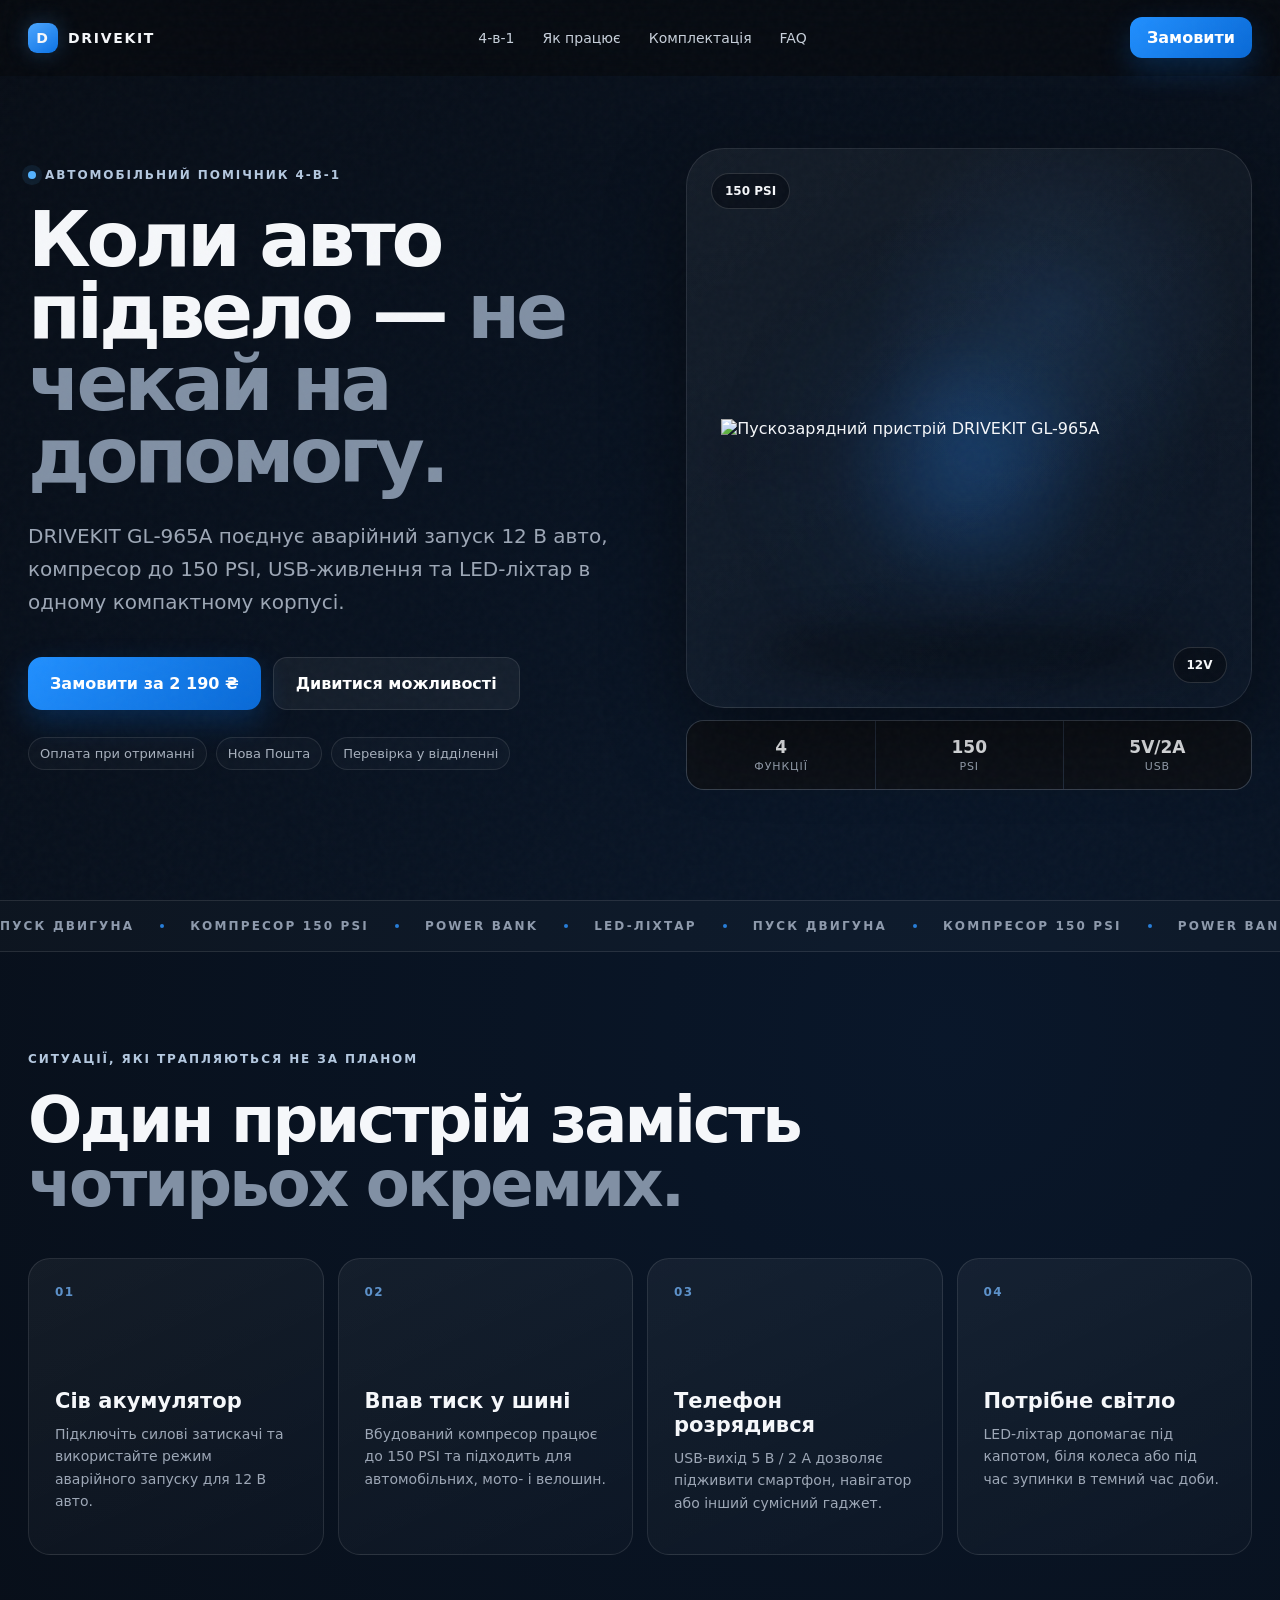
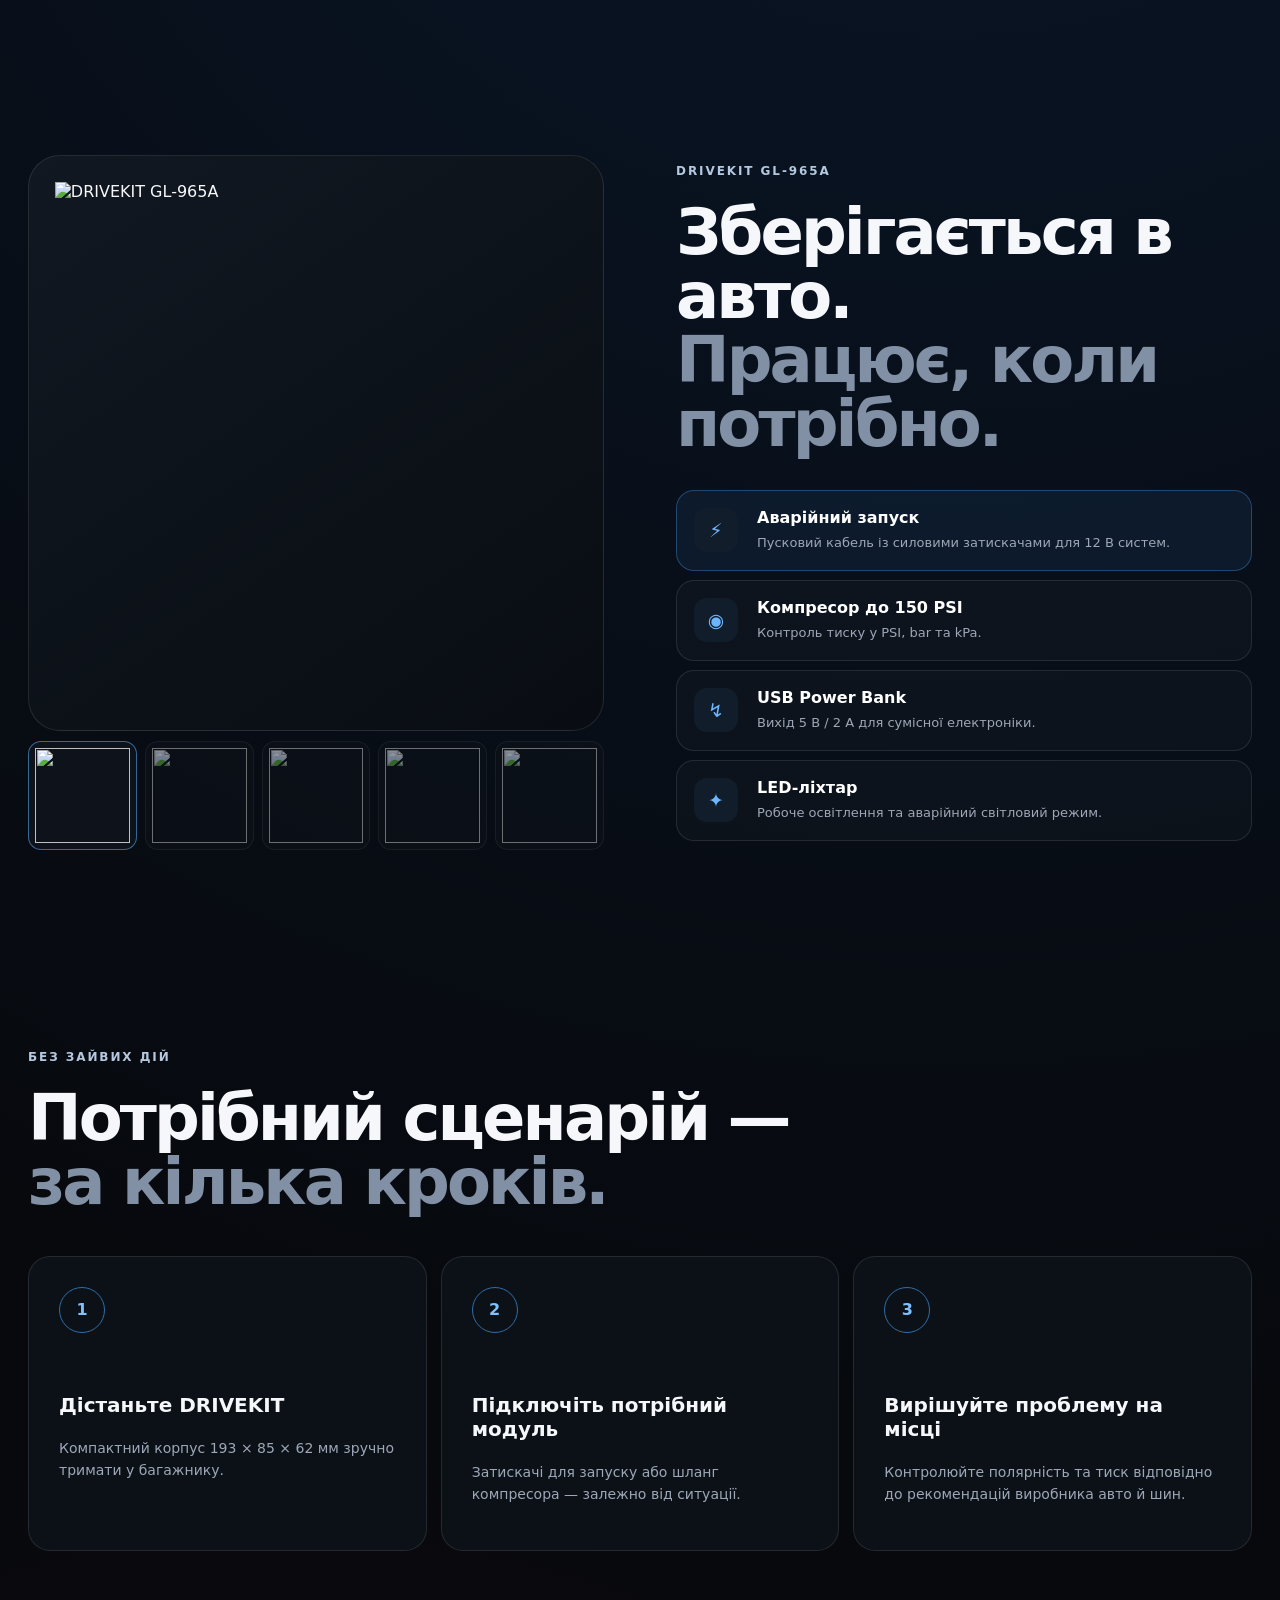
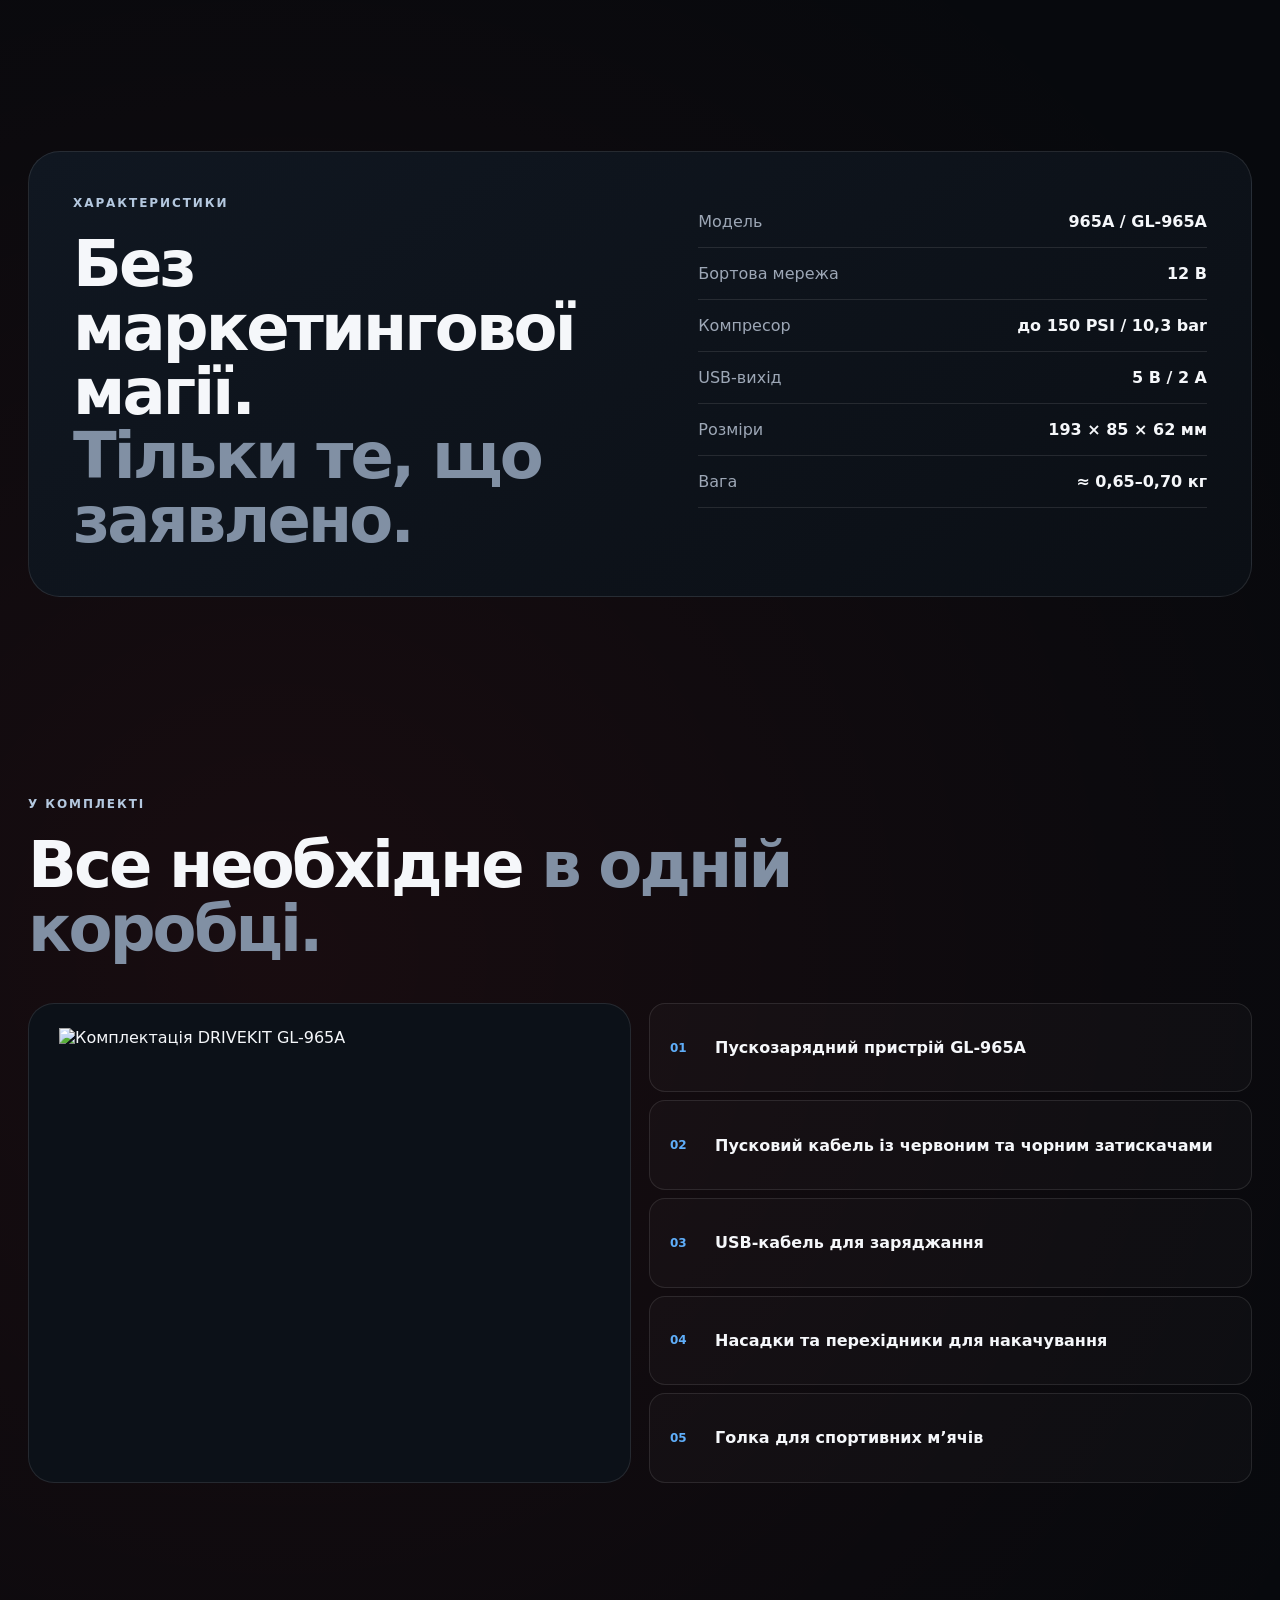
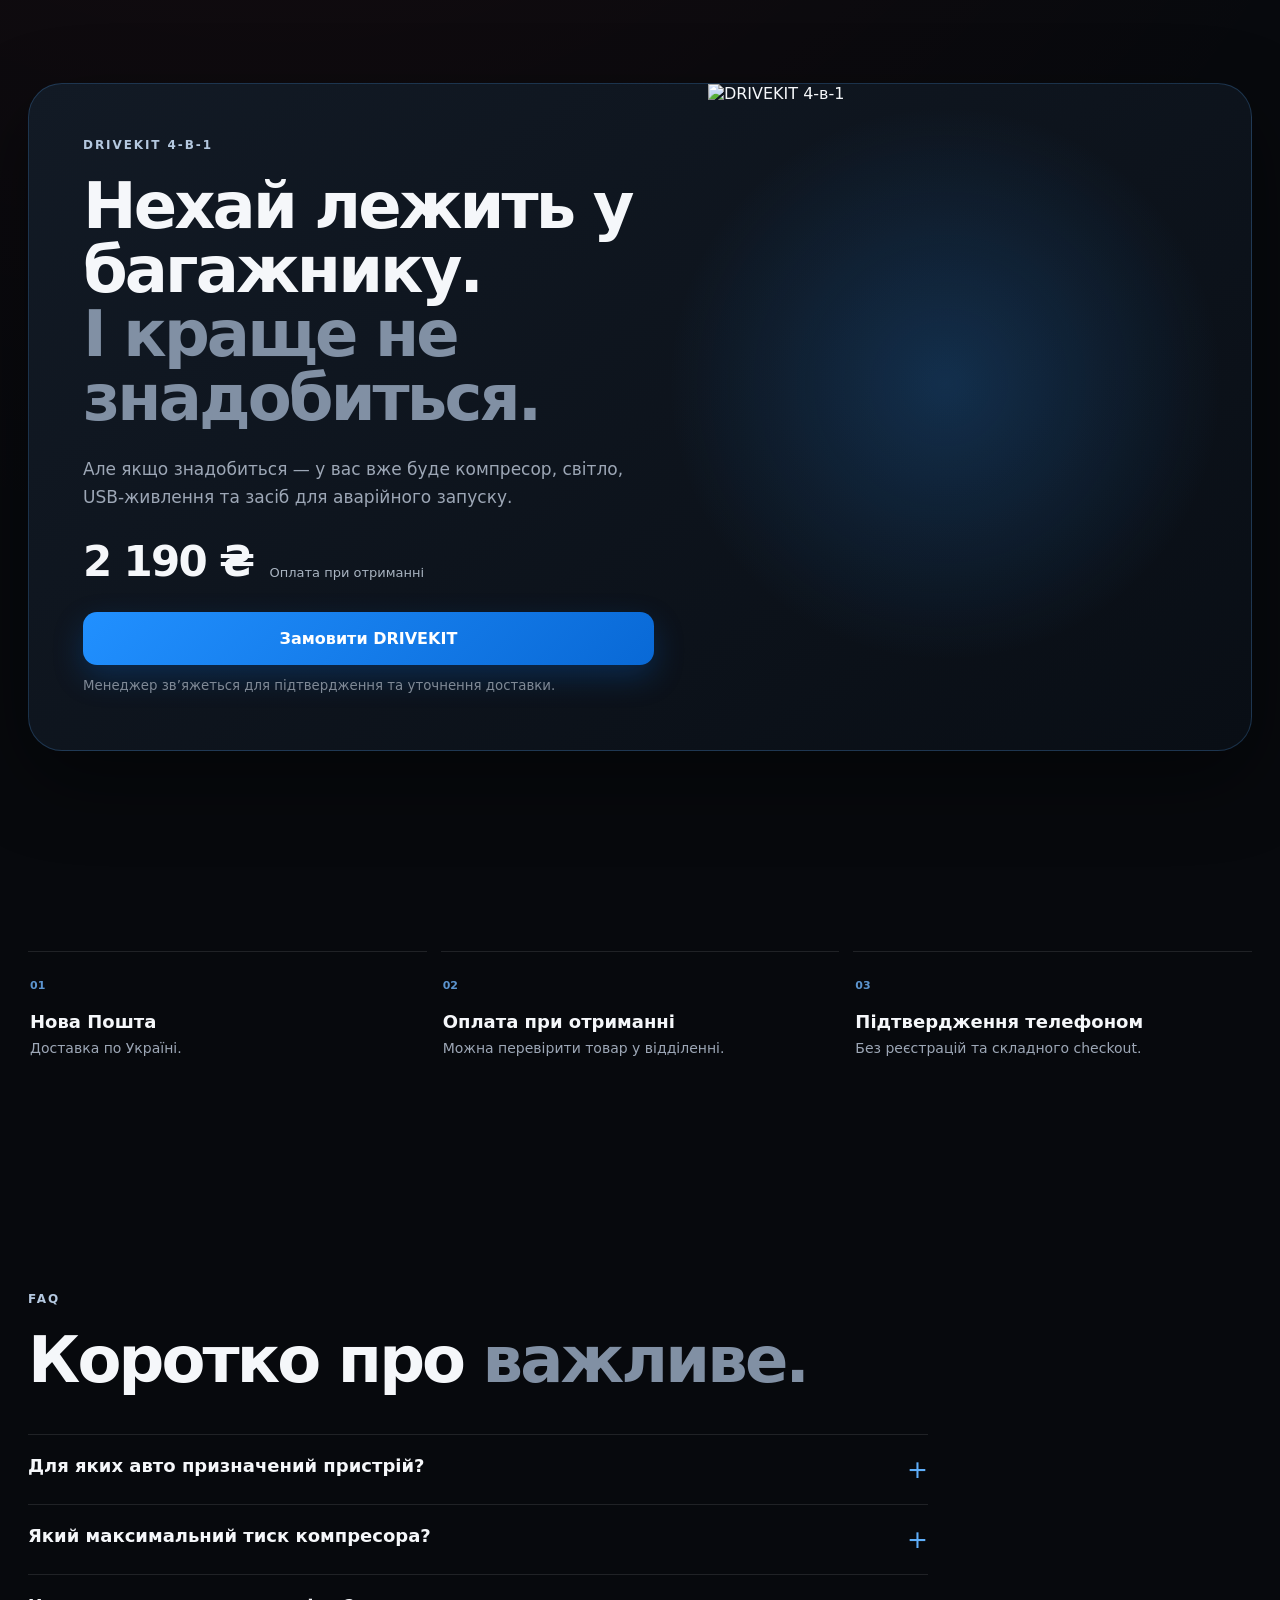
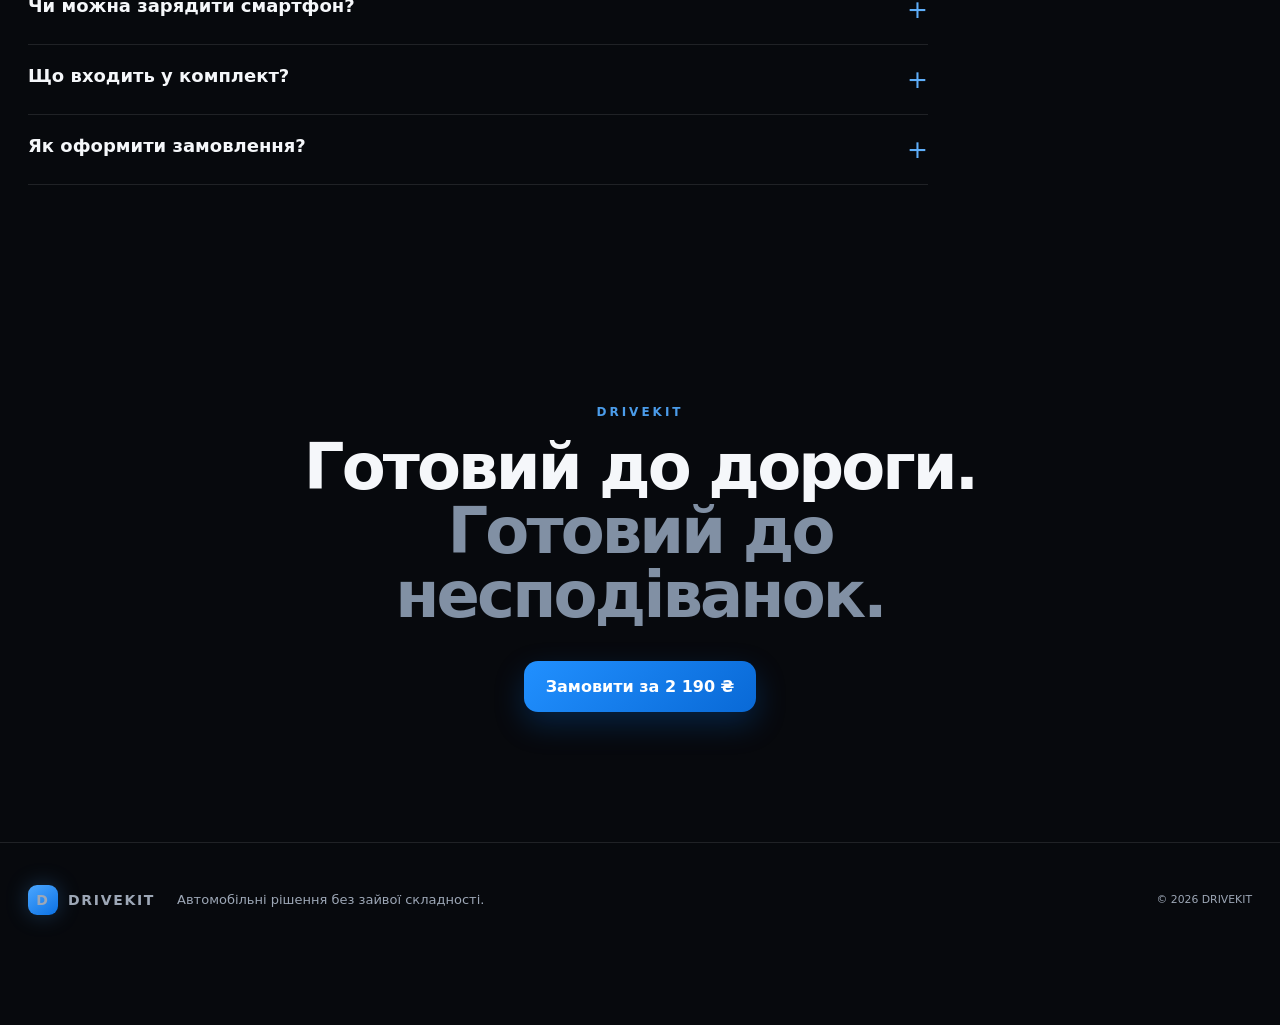
==== index.html @ f176280f "Add DRIVEKIT landing page and Telegram order endpoint" ====
<!doctype html>
<html lang="uk">
<head>
  <meta charset="utf-8" />
  <meta name="viewport" content="width=device-width, initial-scale=1" />
  <meta name="theme-color" content="#07090d" />
  <meta name="description" content="DRIVEKIT 4-в-1: пускозарядний пристрій, компресор 150 PSI, USB Power Bank та LED-ліхтар." />
  <title>DRIVEKIT 4-в-1 — готовий до дороги</title>
  <link rel="preconnect" href="https://drops.in.ua" crossorigin />
  <link rel="stylesheet" href="./styles.css" />
</head>
<body>
  <div class="noise"></div>

  <header class="topbar" id="top">
    <a class="brand" href="#top" aria-label="DRIVEKIT">
      <span class="brand-mark">D</span>
      <span>DRIVEKIT</span>
    </a>

    <nav class="desktop-nav" aria-label="Головна навігація">
      <a href="#features">4-в-1</a>
      <a href="#how">Як працює</a>
      <a href="#kit">Комплектація</a>
      <a href="#faq">FAQ</a>
    </nav>

    <button class="btn btn-small js-order">Замовити</button>
  </header>

  <main>
    <section class="hero section">
      <div class="hero-copy reveal">
        <div class="eyebrow"><span class="pulse"></span> Автомобільний помічник 4-в-1</div>
        <h1>Коли авто підвело — <span>не чекай на допомогу.</span></h1>
        <p class="lead">
          DRIVEKIT GL-965A поєднує аварійний запуск 12 В авто, компресор до 150 PSI,
          USB-живлення та LED-ліхтар в одному компактному корпусі.
        </p>

        <div class="hero-actions">
          <button class="btn js-order">Замовити за 2 190 ₴</button>
          <a class="btn btn-ghost" href="#features">Дивитися можливості</a>
        </div>

        <div class="trust-inline">
          <span>Оплата при отриманні</span>
          <span>Нова Пошта</span>
          <span>Перевірка у відділенні</span>
        </div>
      </div>

      <div class="hero-product reveal delay-1">
        <div class="hero-glow"></div>
        <div class="product-stage js-parallax">
          <div class="badge badge-top">150 PSI</div>
          <div class="badge badge-right">12V</div>
          <img
            class="hero-img"
            src="https://drops.in.ua/img/p/132259953/0.webp"
            data-fallback="https://drops.in.ua/img/p/132259953/1.webp"
            referrerpolicy="no-referrer"
            alt="Пускозарядний пристрій DRIVEKIT GL-965A"
          />
        </div>

        <div class="mini-stats">
          <div><strong>4</strong><span>функції</span></div>
          <div><strong>150</strong><span>PSI</span></div>
          <div><strong>5V/2A</strong><span>USB</span></div>
        </div>
      </div>
    </section>

    <section class="ticker" aria-label="Переваги">
      <div class="ticker-track">
        <span>ПУСК ДВИГУНА</span><i></i>
        <span>КОМПРЕСОР 150 PSI</span><i></i>
        <span>POWER BANK</span><i></i>
        <span>LED-ЛІХТАР</span><i></i>
        <span>ПУСК ДВИГУНА</span><i></i>
        <span>КОМПРЕСОР 150 PSI</span><i></i>
        <span>POWER BANK</span><i></i>
        <span>LED-ЛІХТАР</span>
      </div>
    </section>

    <section class="section pain-section">
      <div class="section-head reveal">
        <div class="eyebrow">Ситуації, які трапляються не за планом</div>
        <h2>Один пристрій замість <span>чотирьох окремих.</span></h2>
      </div>

      <div class="pain-grid">
        <article class="pain-card reveal">
          <div class="pain-num">01</div>
          <h3>Сів акумулятор</h3>
          <p>Підключіть силові затискачі та використайте режим аварійного запуску для 12 В авто.</p>
        </article>
        <article class="pain-card reveal delay-1">
          <div class="pain-num">02</div>
          <h3>Впав тиск у шині</h3>
          <p>Вбудований компресор працює до 150 PSI та підходить для автомобільних, мото- і велошин.</p>
        </article>
        <article class="pain-card reveal delay-2">
          <div class="pain-num">03</div>
          <h3>Телефон розрядився</h3>
          <p>USB-вихід 5 В / 2 А дозволяє підживити смартфон, навігатор або інший сумісний гаджет.</p>
        </article>
        <article class="pain-card reveal delay-3">
          <div class="pain-num">04</div>
          <h3>Потрібне світло</h3>
          <p>LED-ліхтар допомагає під капотом, біля колеса або під час зупинки в темний час доби.</p>
        </article>
      </div>
    </section>

    <section class="feature-stage section" id="features">
      <div class="feature-visual reveal">
        <div class="image-frame">
          <img
            id="featureImage"
            src="https://drops.in.ua/img/p/132259953/1.webp"
            referrerpolicy="no-referrer"
            alt="DRIVEKIT GL-965A"
          />
        </div>
        <div class="gallery-thumbs">
          <button class="thumb active" data-img="https://drops.in.ua/img/p/132259953/1.webp" aria-label="Фото 1"><img src="https://drops.in.ua/img/p/132259953/1.webp" referrerpolicy="no-referrer" alt=""></button>
          <button class="thumb" data-img="https://drops.in.ua/img/p/132259953/2.webp" aria-label="Фото 2"><img src="https://drops.in.ua/img/p/132259953/2.webp" referrerpolicy="no-referrer" alt=""></button>
          <button class="thumb" data-img="https://drops.in.ua/img/p/132259953/3.webp" aria-label="Фото 3"><img src="https://drops.in.ua/img/p/132259953/3.webp" referrerpolicy="no-referrer" alt=""></button>
          <button class="thumb" data-img="https://drops.in.ua/img/p/132259953/4.webp" aria-label="Фото 4"><img src="https://drops.in.ua/img/p/132259953/4.webp" referrerpolicy="no-referrer" alt=""></button>
          <button class="thumb" data-img="https://drops.in.ua/img/p/132259953/5.webp" aria-label="Фото 5"><img src="https://drops.in.ua/img/p/132259953/5.webp" referrerpolicy="no-referrer" alt=""></button>
        </div>
      </div>

      <div class="feature-copy">
        <div class="eyebrow reveal">DRIVEKIT GL-965A</div>
        <h2 class="reveal">Зберігається в авто.<br><span>Працює, коли потрібно.</span></h2>

        <div class="feature-list">
          <button class="feature-row active reveal" data-img="https://drops.in.ua/img/p/132259953/1.webp">
            <span class="feature-icon">⚡</span>
            <span><strong>Аварійний запуск</strong><small>Пусковий кабель із силовими затискачами для 12 В систем.</small></span>
          </button>
          <button class="feature-row reveal delay-1" data-img="https://drops.in.ua/img/p/132259953/2.webp">
            <span class="feature-icon">◉</span>
            <span><strong>Компресор до 150 PSI</strong><small>Контроль тиску у PSI, bar та kPa.</small></span>
          </button>
          <button class="feature-row reveal delay-2" data-img="https://drops.in.ua/img/p/132259953/3.webp">
            <span class="feature-icon">↯</span>
            <span><strong>USB Power Bank</strong><small>Вихід 5 В / 2 А для сумісної електроніки.</small></span>
          </button>
          <button class="feature-row reveal delay-3" data-img="https://drops.in.ua/img/p/132259953/4.webp">
            <span class="feature-icon">✦</span>
            <span><strong>LED-ліхтар</strong><small>Робоче освітлення та аварійний світловий режим.</small></span>
          </button>
        </div>
      </div>
    </section>

    <section class="how section" id="how">
      <div class="section-head reveal">
        <div class="eyebrow">Без зайвих дій</div>
        <h2>Потрібний сценарій — <span>за кілька кроків.</span></h2>
      </div>

      <div class="steps">
        <article class="step reveal">
          <span>1</span><h3>Дістаньте DRIVEKIT</h3>
          <p>Компактний корпус 193 × 85 × 62 мм зручно тримати у багажнику.</p>
        </article>
        <article class="step reveal delay-1">
          <span>2</span><h3>Підключіть потрібний модуль</h3>
          <p>Затискачі для запуску або шланг компресора — залежно від ситуації.</p>
        </article>
        <article class="step reveal delay-2">
          <span>3</span><h3>Вирішуйте проблему на місці</h3>
          <p>Контролюйте полярність та тиск відповідно до рекомендацій виробника авто й шин.</p>
        </article>
      </div>
    </section>

    <section class="specs section">
      <div class="spec-card reveal">
        <div>
          <div class="eyebrow">Характеристики</div>
          <h2>Без маркетингової магії.<br><span>Тільки те, що заявлено.</span></h2>
        </div>
        <dl>
          <div><dt>Модель</dt><dd>965A / GL-965A</dd></div>
          <div><dt>Бортова мережа</dt><dd>12 В</dd></div>
          <div><dt>Компресор</dt><dd>до 150 PSI / 10,3 bar</dd></div>
          <div><dt>USB-вихід</dt><dd>5 В / 2 А</dd></div>
          <div><dt>Розміри</dt><dd>193 × 85 × 62 мм</dd></div>
          <div><dt>Вага</dt><dd>≈ 0,65–0,70 кг</dd></div>
        </dl>
      </div>
    </section>

    <section class="kit section" id="kit">
      <div class="section-head reveal">
        <div class="eyebrow">У комплекті</div>
        <h2>Все необхідне <span>в одній коробці.</span></h2>
      </div>
      <div class="kit-wrap reveal">
        <div class="kit-image">
          <img src="https://drops.in.ua/img/p/132259953/5.webp" referrerpolicy="no-referrer" alt="Комплектація DRIVEKIT GL-965A">
        </div>
        <div class="kit-list">
          <div><b>01</b><span>Пускозарядний пристрій GL-965A</span></div>
          <div><b>02</b><span>Пусковий кабель із червоним та чорним затискачами</span></div>
          <div><b>03</b><span>USB-кабель для заряджання</span></div>
          <div><b>04</b><span>Насадки та перехідники для накачування</span></div>
          <div><b>05</b><span>Голка для спортивних м’ячів</span></div>
        </div>
      </div>
    </section>

    <section class="offer section">
      <div class="offer-card reveal">
        <div class="offer-copy">
          <div class="eyebrow">DRIVEKIT 4-в-1</div>
          <h2>Нехай лежить у багажнику.<br><span>І краще не знадобиться.</span></h2>
          <p>Але якщо знадобиться — у вас вже буде компресор, світло, USB-живлення та засіб для аварійного запуску.</p>

          <div class="price-line">
            <strong>2 190 ₴</strong>
            <span>Оплата при отриманні</span>
          </div>

          <button class="btn btn-wide js-order">Замовити DRIVEKIT</button>
          <small>Менеджер зв’яжеться для підтвердження та уточнення доставки.</small>
        </div>
        <div class="offer-image">
          <img src="https://drops.in.ua/img/p/132259953/0.webp" referrerpolicy="no-referrer" alt="DRIVEKIT 4-в-1">
        </div>
      </div>
    </section>

    <section class="delivery section">
      <div class="delivery-grid reveal">
        <div><span>01</span><strong>Нова Пошта</strong><p>Доставка по Україні.</p></div>
        <div><span>02</span><strong>Оплата при отриманні</strong><p>Можна перевірити товар у відділенні.</p></div>
        <div><span>03</span><strong>Підтвердження телефоном</strong><p>Без реєстрацій та складного checkout.</p></div>
      </div>
    </section>

    <section class="faq section" id="faq">
      <div class="section-head reveal">
        <div class="eyebrow">FAQ</div>
        <h2>Коротко про <span>важливе.</span></h2>
      </div>

      <div class="faq-list reveal">
        <details>
          <summary>Для яких авто призначений пристрій?</summary>
          <p>Постачальник вказує використання з автомобілями, що мають бортову мережу 12 В. Перед запуском важливо перевірити заряд пристрою та дотримуватися правильної полярності.</p>
        </details>
        <details>
          <summary>Який максимальний тиск компресора?</summary>
          <p>До 150 PSI / 10,3 bar. Під час накачування орієнтуйтеся на рекомендований тиск саме для ваших шин.</p>
        </details>
        <details>
          <summary>Чи можна зарядити смартфон?</summary>
          <p>Так, передбачений USB-вихід 5 В / 2 А для сумісних пристроїв.</p>
        </details>
        <details>
          <summary>Що входить у комплект?</summary>
          <p>GL-965A, пусковий кабель із затискачами, USB-кабель, насадки та перехідники для накачування, голка для спортивних м’ячів та упаковка.</p>
        </details>
        <details>
          <summary>Як оформити замовлення?</summary>
          <p>Натисніть «Замовити», залиште ім’я та номер телефону. Менеджер зв’яжеться для підтвердження й уточнення доставки.</p>
        </details>
      </div>
    </section>

    <section class="final-cta section reveal">
      <p>DRIVEKIT</p>
      <h2>Готовий до дороги.<br><span>Готовий до несподіванок.</span></h2>
      <button class="btn js-order">Замовити за 2 190 ₴</button>
    </section>
  </main>

  <footer>
    <a class="brand" href="#top"><span class="brand-mark">D</span><span>DRIVEKIT</span></a>
    <p>Автомобільні рішення без зайвої складності.</p>
    <small>© 2026 DRIVEKIT</small>
  </footer>

  <div class="mobile-buy">
    <div><small>DRIVEKIT 4-в-1</small><strong>2 190 ₴</strong></div>
    <button class="btn js-order">Замовити</button>
  </div>

  <dialog class="order-modal" id="orderModal">
    <form class="order-card" id="orderForm">
      <button type="button" class="close-modal" id="closeModal" aria-label="Закрити">×</button>
      <div class="eyebrow">Швидке замовлення</div>
      <h3>DRIVEKIT 4-в-1</h3>
      <p>Залиште контакти — менеджер зателефонує для підтвердження.</p>

      <label>
        <span>Ім’я</span>
        <input type="text" name="name" required autocomplete="name" placeholder="Ваше ім’я">
      </label>

      <label>
        <span>Телефон</span>
        <input type="tel" name="phone" required autocomplete="tel" inputmode="tel" minlength="10" maxlength="16" placeholder="+380 __ ___ __ __">
      </label>

      <label>
        <span>Місто <em>необов’язково</em></span>
        <input type="text" name="city" autocomplete="address-level2" placeholder="Наприклад, Київ">
      </label>

      <input type="hidden" name="product" value="DRIVEKIT GL-965A 4-в-1">
      <input type="hidden" name="price" value="2190 UAH">
      <label class="hp-field" aria-hidden="true">
        <span>Компанія</span>
        <input type="text" name="company" tabindex="-1" autocomplete="off">
      </label>

      <button class="btn btn-wide" type="submit" id="submitOrder">Підтвердити замовлення</button>
      <div class="form-note">Натискаючи кнопку, ви погоджуєтесь на обробку контактних даних лише для підтвердження замовлення.</div>
      <div class="form-status" id="formStatus" role="status"></div>
    </form>
  </dialog>

  <script src="./app.js"></script>
</body>
</html>
---- styles.css ----
*{box-sizing:border-box}
:root{
  --bg:#07090d;
  --bg-2:#0d1118;
  --card:#111720;
  --card-2:#151d28;
  --text:#f5f7fa;
  --muted:#9da7b6;
  --line:rgba(255,255,255,.10);
  --blue:#4ca7ff;
  --blue-2:#0b71e4;
  --red:#ff4d4d;
  --shadow:0 28px 80px rgba(0,0,0,.44);
  --radius:28px;
}
html{scroll-behavior:smooth}
body{
  margin:0;background:
  radial-gradient(circle at 74% 14%,rgba(24,108,219,.14),transparent 31%),
  radial-gradient(circle at 22% 56%,rgba(255,58,58,.07),transparent 28%),
  var(--bg);
  color:var(--text);font-family:Inter,ui-sans-serif,system-ui,-apple-system,BlinkMacSystemFont,"Segoe UI",sans-serif;
  overflow-x:hidden
}
button,input{font:inherit}
a{color:inherit;text-decoration:none}
img{display:block;max-width:100%}
button{cursor:pointer}
.noise{position:fixed;inset:0;pointer-events:none;opacity:.025;z-index:100;background-image:url("data:image/svg+xml,%3Csvg viewBox='0 0 180 180' xmlns='http://www.w3.org/2000/svg'%3E%3Cfilter id='n'%3E%3CfeTurbulence type='fractalNoise' baseFrequency='.8' numOctaves='4' stitchTiles='stitch'/%3E%3C/filter%3E%3Crect width='100%25' height='100%25' filter='url(%23n)' opacity='1'/%3E%3C/svg%3E")}
.topbar{
  position:sticky;top:0;z-index:50;height:76px;display:flex;align-items:center;justify-content:space-between;
  max-width:1280px;margin:auto;padding:0 28px;background:rgba(7,9,13,.58);backdrop-filter:blur(18px);
  border-bottom:1px solid transparent;transition:.25s
}
.topbar.scrolled{border-color:var(--line);background:rgba(7,9,13,.88)}
.brand{display:inline-flex;align-items:center;gap:10px;font-weight:900;letter-spacing:.12em;font-size:14px}
.brand-mark{width:30px;height:30px;display:grid;place-items:center;border-radius:9px;background:linear-gradient(145deg,var(--blue),var(--blue-2));box-shadow:0 0 22px rgba(76,167,255,.26)}
.desktop-nav{display:flex;gap:28px;color:#c8d0db;font-size:14px}
.desktop-nav a{transition:.2s}
.desktop-nav a:hover{color:#fff}
.section{max-width:1280px;margin:auto;padding:100px 28px}
.hero{min-height:calc(100vh - 76px);display:grid;grid-template-columns:1.03fr .97fr;align-items:center;gap:58px;padding-top:62px}
.eyebrow{display:flex;align-items:center;gap:9px;color:#b4c8df;text-transform:uppercase;letter-spacing:.16em;font-weight:800;font-size:12px;margin-bottom:22px}
.pulse{width:8px;height:8px;border-radius:50%;background:#55b3ff;box-shadow:0 0 0 6px rgba(85,179,255,.09)}
h1,h2,h3,p{margin-top:0}
h1{font-size:clamp(52px,6vw,92px);line-height:.94;letter-spacing:-.055em;margin-bottom:28px;max-width:800px}
h1 span,h2 span{color:#8190a4}
.lead{max-width:665px;color:var(--muted);font-size:20px;line-height:1.65}
.hero-actions{display:flex;gap:12px;flex-wrap:wrap;margin:38px 0 27px}
.btn{
  border:0;border-radius:14px;padding:16px 22px;background:linear-gradient(135deg,#2190ff,#0969d6);
  color:#fff;font-weight:850;box-shadow:0 12px 30px rgba(7,101,203,.28);transition:transform .2s,box-shadow .2s,filter .2s
}
.btn:hover{transform:translateY(-2px);filter:brightness(1.08);box-shadow:0 18px 42px rgba(7,101,203,.35)}
.btn:active{transform:translateY(0) scale(.99)}
.btn-small{padding:11px 17px;border-radius:12px}
.btn-ghost{background:rgba(255,255,255,.05);border:1px solid var(--line);box-shadow:none}
.btn-wide{width:100%;padding:17px 24px}
.trust-inline{display:flex;flex-wrap:wrap;gap:9px;color:#a7b0bd;font-size:13px}
.trust-inline span{border:1px solid var(--line);padding:8px 11px;border-radius:999px;background:rgba(255,255,255,.025)}
.hero-product{position:relative}
.hero-glow{position:absolute;inset:12% 8% 15%;background:radial-gradient(circle,rgba(36,137,255,.32),rgba(5,42,87,.1) 40%,transparent 68%);filter:blur(24px)}
.product-stage{
  position:relative;min-height:560px;border:1px solid var(--line);border-radius:38px;background:
  linear-gradient(145deg,rgba(255,255,255,.05),rgba(255,255,255,.015)),
  radial-gradient(circle at 65% 30%,rgba(65,155,255,.12),transparent 35%);
  box-shadow:var(--shadow);overflow:hidden;display:grid;place-items:center;transform-style:preserve-3d;transition:transform .15s ease-out
}
.product-stage:after{content:"";position:absolute;left:10%;right:10%;bottom:7%;height:34px;background:#000;filter:blur(24px);opacity:.55;border-radius:50%}
.hero-img{position:relative;z-index:2;width:88%;max-height:470px;object-fit:contain;filter:drop-shadow(0 28px 30px rgba(0,0,0,.5));mix-blend-mode:lighten}
.badge{position:absolute;z-index:4;border:1px solid rgba(255,255,255,.14);background:rgba(8,14,22,.78);backdrop-filter:blur(14px);padding:10px 13px;border-radius:999px;font-weight:850;font-size:12px}
.badge-top{top:24px;left:24px}.badge-right{right:24px;bottom:24px}
.mini-stats{display:grid;grid-template-columns:repeat(3,1fr);gap:1px;margin-top:12px;border:1px solid var(--line);border-radius:18px;overflow:hidden;background:var(--line)}
.mini-stats>div{background:#0c1017;padding:16px 14px;text-align:center}
.mini-stats strong{display:block;font-size:17px}.mini-stats span{display:block;color:var(--muted);font-size:11px;margin-top:3px;text-transform:uppercase;letter-spacing:.08em}
.ticker{border-top:1px solid var(--line);border-bottom:1px solid var(--line);overflow:hidden;padding:18px 0;background:rgba(255,255,255,.018)}
.ticker-track{display:flex;align-items:center;gap:26px;width:max-content;animation:ticker 28s linear infinite;color:#8e9aac;font-weight:800;font-size:12px;letter-spacing:.18em}
.ticker-track i{width:4px;height:4px;background:#277ed9;border-radius:50%}
@keyframes ticker{to{transform:translateX(-50%)}}
.section-head{max-width:820px;margin-bottom:42px}
.section-head h2,.feature-copy h2,.spec-card h2,.offer-card h2,.final-cta h2{font-size:clamp(38px,5vw,68px);line-height:1;letter-spacing:-.045em;margin-bottom:0}
.pain-grid{display:grid;grid-template-columns:repeat(4,1fr);gap:14px}
.pain-card{padding:26px;border:1px solid var(--line);border-radius:22px;background:linear-gradient(155deg,rgba(255,255,255,.052),rgba(255,255,255,.018));min-height:260px}
.pain-num{color:#5d91c9;font-size:12px;font-weight:900;letter-spacing:.12em;margin-bottom:90px}
.pain-card h3{font-size:21px;margin-bottom:10px}.pain-card p{color:var(--muted);line-height:1.6;font-size:14px}
.feature-stage{display:grid;grid-template-columns:1fr 1fr;gap:72px;align-items:center}
.image-frame{aspect-ratio:1/1;border:1px solid var(--line);border-radius:32px;background:linear-gradient(145deg,#111821,#090d13);display:grid;place-items:center;overflow:hidden}
.image-frame img{width:91%;height:91%;object-fit:contain;mix-blend-mode:lighten;transition:opacity .25s,transform .35s}
.image-frame img.switching{opacity:.2;transform:scale(.96)}
.gallery-thumbs{display:grid;grid-template-columns:repeat(5,1fr);gap:8px;margin-top:10px}
.thumb{border:1px solid var(--line);background:#0e131b;border-radius:13px;padding:6px;aspect-ratio:1;overflow:hidden;opacity:.55;transition:.2s}
.thumb img{width:100%;height:100%;object-fit:contain;mix-blend-mode:lighten}
.thumb.active,.thumb:hover{opacity:1;border-color:rgba(87,174,255,.55)}
.feature-list{display:grid;gap:9px;margin-top:34px}
.feature-row{width:100%;display:grid;grid-template-columns:48px 1fr;gap:15px;text-align:left;border:1px solid var(--line);background:rgba(255,255,255,.025);color:#fff;border-radius:18px;padding:17px;transition:.2s}
.feature-row:hover,.feature-row.active{background:rgba(56,144,234,.09);border-color:rgba(80,169,255,.32);transform:translateX(3px)}
.feature-icon{width:44px;height:44px;border-radius:13px;background:#111d2b;display:grid;place-items:center;color:#6db6ff;font-size:19px}
.feature-row strong{display:block;font-size:16px;margin-bottom:5px}.feature-row small{color:var(--muted);font-size:13px;line-height:1.45}
.steps{display:grid;grid-template-columns:repeat(3,1fr);gap:14px}
.step{position:relative;padding:30px;border:1px solid var(--line);border-radius:22px;background:#0c1118;min-height:250px}
.step>span{display:grid;place-items:center;width:46px;height:46px;border-radius:50%;border:1px solid #2d6ea9;color:#7ec1ff;margin-bottom:60px;font-weight:900}
.step h3{font-size:20px}.step p{color:var(--muted);line-height:1.6;font-size:14px}
.spec-card{border:1px solid var(--line);border-radius:32px;background:linear-gradient(145deg,#101721,#0b0f15);padding:44px;display:grid;grid-template-columns:1fr .9fr;gap:60px}
.spec-card dl{margin:0}
.spec-card dl>div{display:flex;justify-content:space-between;gap:24px;border-bottom:1px solid var(--line);padding:16px 0}
.spec-card dt{color:var(--muted)}.spec-card dd{margin:0;font-weight:800;text-align:right}
.kit-wrap{display:grid;grid-template-columns:1fr 1fr;gap:18px}
.kit-image{border:1px solid var(--line);border-radius:26px;background:#0c1118;display:grid;place-items:center;min-height:480px;overflow:hidden}
.kit-image img{width:90%;height:90%;object-fit:contain;mix-blend-mode:lighten}
.kit-list{display:grid;gap:8px}
.kit-list>div{display:grid;grid-template-columns:45px 1fr;align-items:center;border:1px solid var(--line);border-radius:16px;padding:18px 20px;background:rgba(255,255,255,.025)}
.kit-list b{color:#5faef9;font-size:12px}.kit-list span{font-weight:700}
.offer-card{position:relative;overflow:hidden;border:1px solid rgba(83,165,244,.23);border-radius:34px;background:
radial-gradient(circle at 75% 45%,rgba(37,132,225,.25),transparent 28%),
linear-gradient(145deg,#121a25,#090e15);display:grid;grid-template-columns:1fr .8fr;min-height:580px;box-shadow:var(--shadow)}
.offer-copy{padding:54px;align-self:center}
.offer-copy p{color:var(--muted);font-size:17px;line-height:1.65;max-width:610px;margin:25px 0}
.price-line{display:flex;align-items:flex-end;gap:16px;margin:26px 0}
.price-line strong{font-size:42px;letter-spacing:-.04em}.price-line span{color:#a9b4c1;font-size:13px;margin-bottom:6px}
.offer-copy small{display:block;color:#7f8996;margin-top:12px;line-height:1.4}
.offer-image{display:grid;place-items:center;min-height:440px}.offer-image img{width:100%;height:100%;object-fit:contain;mix-blend-mode:lighten;filter:drop-shadow(0 30px 40px #000)}
.delivery-grid{display:grid;grid-template-columns:repeat(3,1fr);gap:14px}
.delivery-grid>div{border-top:1px solid var(--line);padding:22px 2px}
.delivery-grid span{font-size:11px;color:#5c95cf;font-weight:900}.delivery-grid strong{display:block;font-size:18px;margin:18px 0 8px}.delivery-grid p{color:var(--muted);font-size:14px}
.faq-list{max-width:900px}
details{border-top:1px solid var(--line);padding:20px 0}
details:last-child{border-bottom:1px solid var(--line)}
summary{cursor:pointer;font-weight:800;font-size:18px;list-style:none;display:flex;justify-content:space-between;gap:20px}
summary::-webkit-details-marker{display:none}
summary:after{content:"+";font-size:25px;color:#5faef9;font-weight:400}
details[open] summary:after{content:"–"}
details p{color:var(--muted);max-width:760px;line-height:1.7;margin:16px 0 0}
.final-cta{text-align:center;padding-top:120px;padding-bottom:130px}
.final-cta>p{color:#4b9cea;font-weight:900;letter-spacing:.25em;font-size:12px}
.final-cta h2{margin:16px auto 34px;max-width:850px}
footer{max-width:1280px;margin:auto;padding:42px 28px 110px;border-top:1px solid var(--line);display:flex;align-items:center;gap:22px;color:var(--muted);font-size:13px}
footer p{margin:0;flex:1}.mobile-buy{display:none}
.order-modal{border:0;padding:0;background:transparent;color:#fff;max-width:520px;width:calc(100% - 30px)}
.order-modal::backdrop{background:rgba(0,0,0,.72);backdrop-filter:blur(8px)}
.order-card{position:relative;background:#101720;border:1px solid rgba(255,255,255,.12);border-radius:26px;padding:30px;box-shadow:0 30px 100px #000}
.order-card h3{font-size:34px;margin-bottom:8px}.order-card>p{color:var(--muted);line-height:1.5;margin-bottom:24px}
.order-card label{display:block;margin:13px 0}.order-card label span{display:flex;justify-content:space-between;font-size:12px;font-weight:800;color:#c3ccd7;margin-bottom:7px}
.order-card label em{font-style:normal;color:#687485;font-weight:500}
.order-card input{width:100%;border:1px solid var(--line);border-radius:13px;background:#090d13;color:#fff;padding:14px 15px;outline:0}
.order-card input:focus{border-color:#368fe7;box-shadow:0 0 0 3px rgba(54,143,231,.10)}
.close-modal{position:absolute;right:18px;top:15px;border:0;background:transparent;color:#8d99a8;font-size:28px}
.form-note{color:#667382;font-size:11px;text-align:center;margin-top:11px}.form-status{min-height:22px;font-size:13px;margin-top:12px;text-align:center;color:#83c8ff}
.hp-field{position:absolute!important;left:-10000px!important;width:1px!important;height:1px!important;overflow:hidden!important}
.btn:disabled{cursor:wait;opacity:.68;transform:none;filter:none}
.reveal{opacity:0;transform:translateY(24px);transition:opacity .7s ease,transform .7s ease}
.reveal.visible{opacity:1;transform:none}
.delay-1{transition-delay:.08s}.delay-2{transition-delay:.16s}.delay-3{transition-delay:.24s}
@media(max-width:980px){
  .desktop-nav{display:none}
  .hero{grid-template-columns:1fr;gap:30px;padding-top:44px}
  .hero-copy{order:1}.hero-product{order:2}
  .product-stage{min-height:480px}
  .pain-grid{grid-template-columns:1fr 1fr}
  .feature-stage{grid-template-columns:1fr;gap:40px}
  .steps{grid-template-columns:1fr}
  .spec-card{grid-template-columns:1fr}
  .kit-wrap{grid-template-columns:1fr}
  .offer-card{grid-template-columns:1fr}
  .offer-image{min-height:320px}
  .delivery-grid{grid-template-columns:1fr}
}
@media(max-width:640px){
  .topbar{height:64px;padding:0 18px}
  .topbar>.btn{display:none}
  .section{padding:72px 18px}
  .hero{padding-top:34px;min-height:auto}
  h1{font-size:47px;line-height:.98}
  .lead{font-size:16px}
  .hero-actions{display:grid;grid-template-columns:1fr;margin-top:28px}
  .btn{padding:15px 18px}
  .product-stage{min-height:390px;border-radius:28px}
  .hero-img{width:96%}
  .mini-stats{border-radius:15px}
  .pain-grid{grid-template-columns:1fr}
  .pain-card{min-height:190px}.pain-num{margin-bottom:55px}
  .section-head h2,.feature-copy h2,.spec-card h2,.offer-card h2,.final-cta h2{font-size:39px}
  .gallery-thumbs{gap:5px}.thumb{border-radius:10px}
  .spec-card{padding:25px;border-radius:23px}
  .spec-card dl>div{font-size:13px}
  .kit-image{min-height:350px}
  .offer-card{border-radius:25px}.offer-copy{padding:28px}
  .price-line strong{font-size:36px}
  footer{padding-bottom:100px;display:grid;gap:10px}
  .mobile-buy{
    position:fixed;z-index:45;left:10px;right:10px;bottom:10px;display:flex;align-items:center;justify-content:space-between;
    background:rgba(12,17,24,.93);border:1px solid rgba(255,255,255,.12);backdrop-filter:blur(18px);
    padding:10px 10px 10px 15px;border-radius:18px;box-shadow:0 18px 60px rgba(0,0,0,.6)
  }
  .mobile-buy div{display:grid}.mobile-buy small{color:#8995a4;font-size:10px}.mobile-buy strong{font-size:18px}.mobile-buy .btn{padding:12px 15px}
  .order-card{padding:24px 18px}
  .ticker-track{animation-duration:20s}
}
@media(prefers-reduced-motion:reduce){
  *{scroll-behavior:auto!important;animation:none!important;transition:none!important}
  .reveal{opacity:1;transform:none}
}
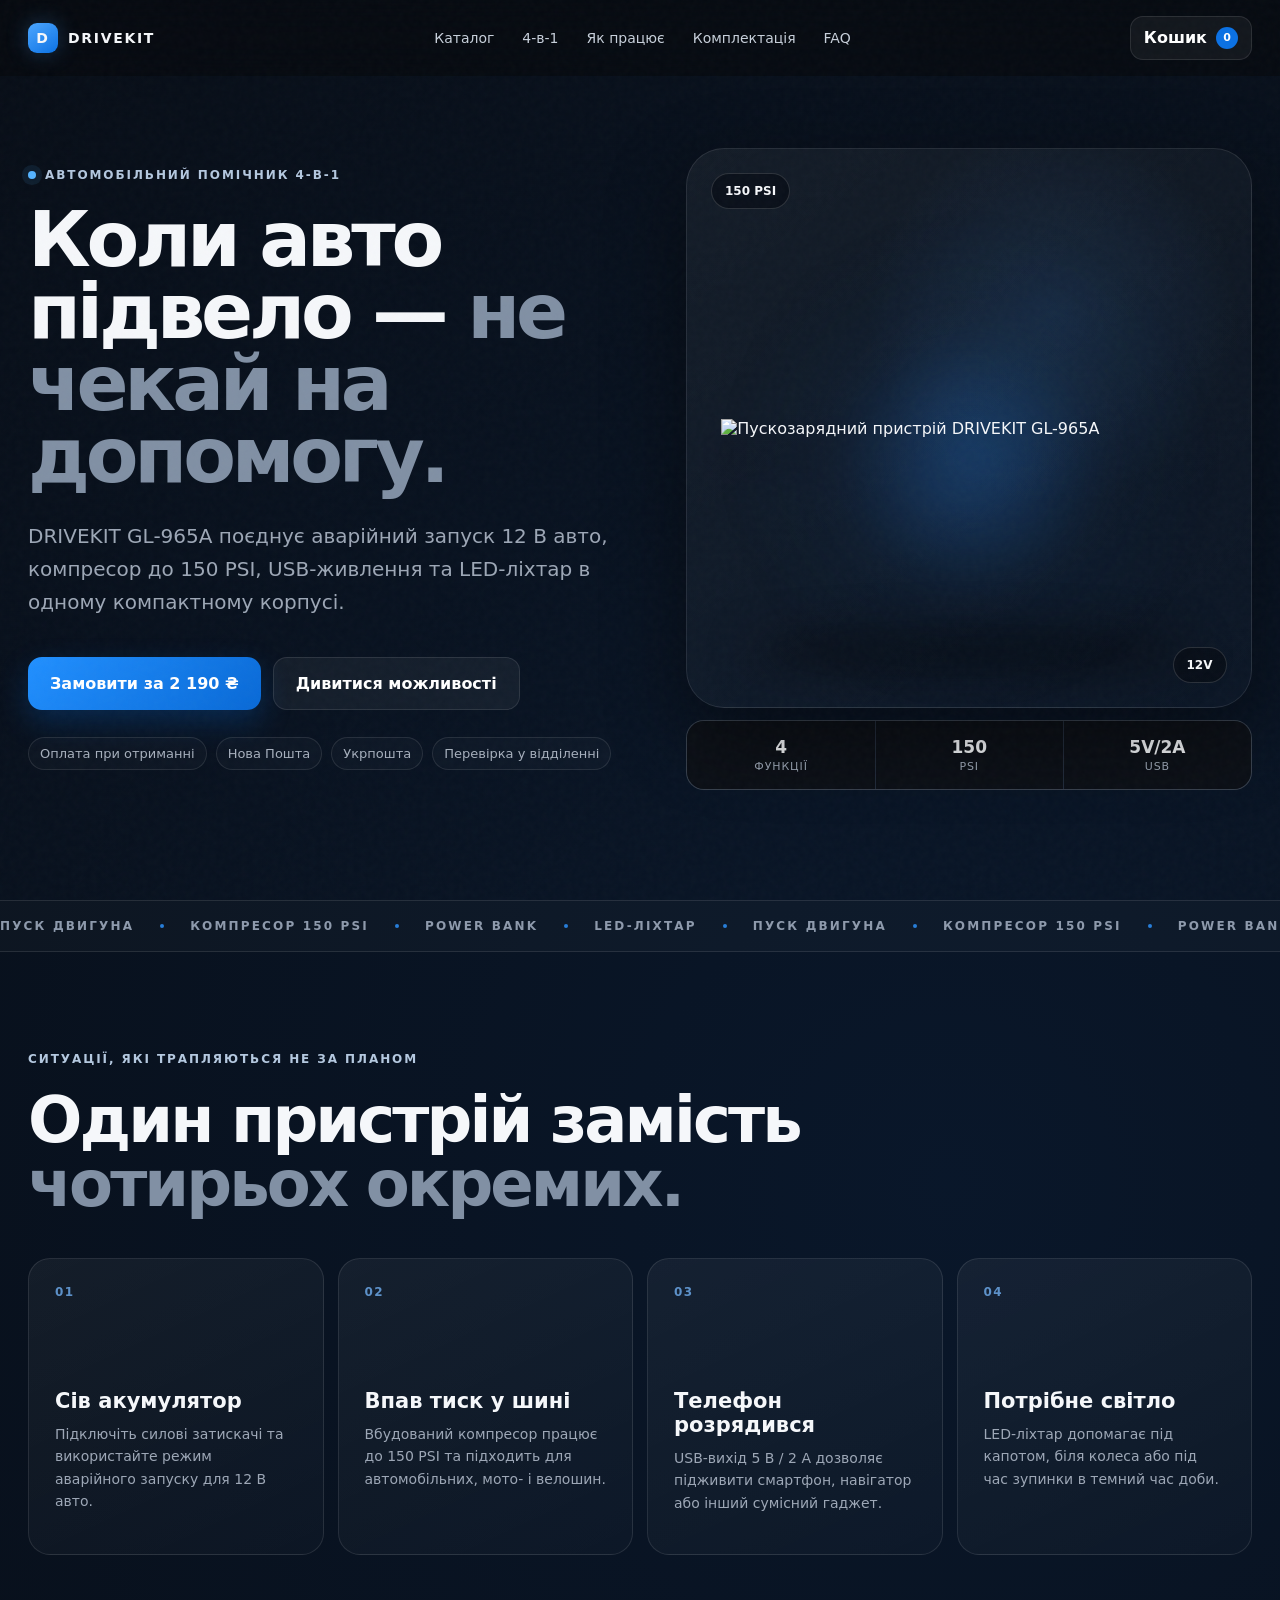
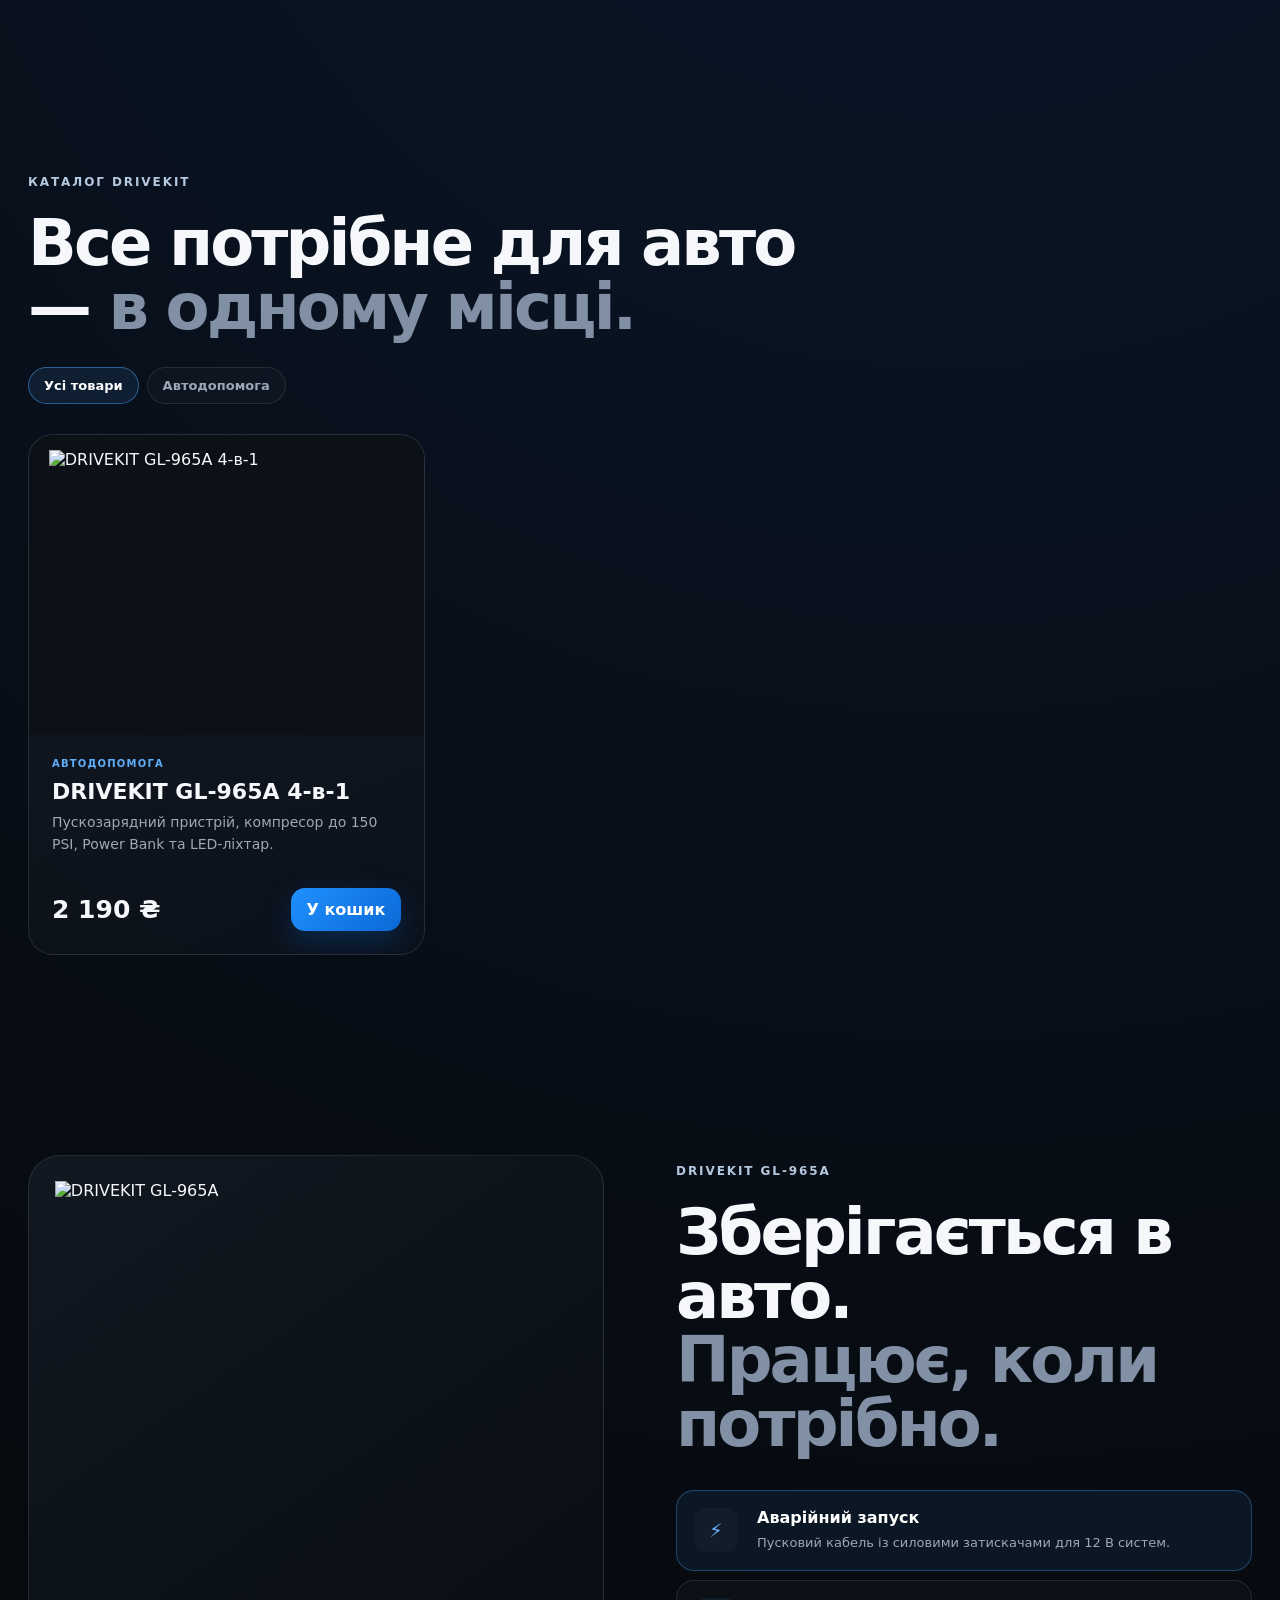
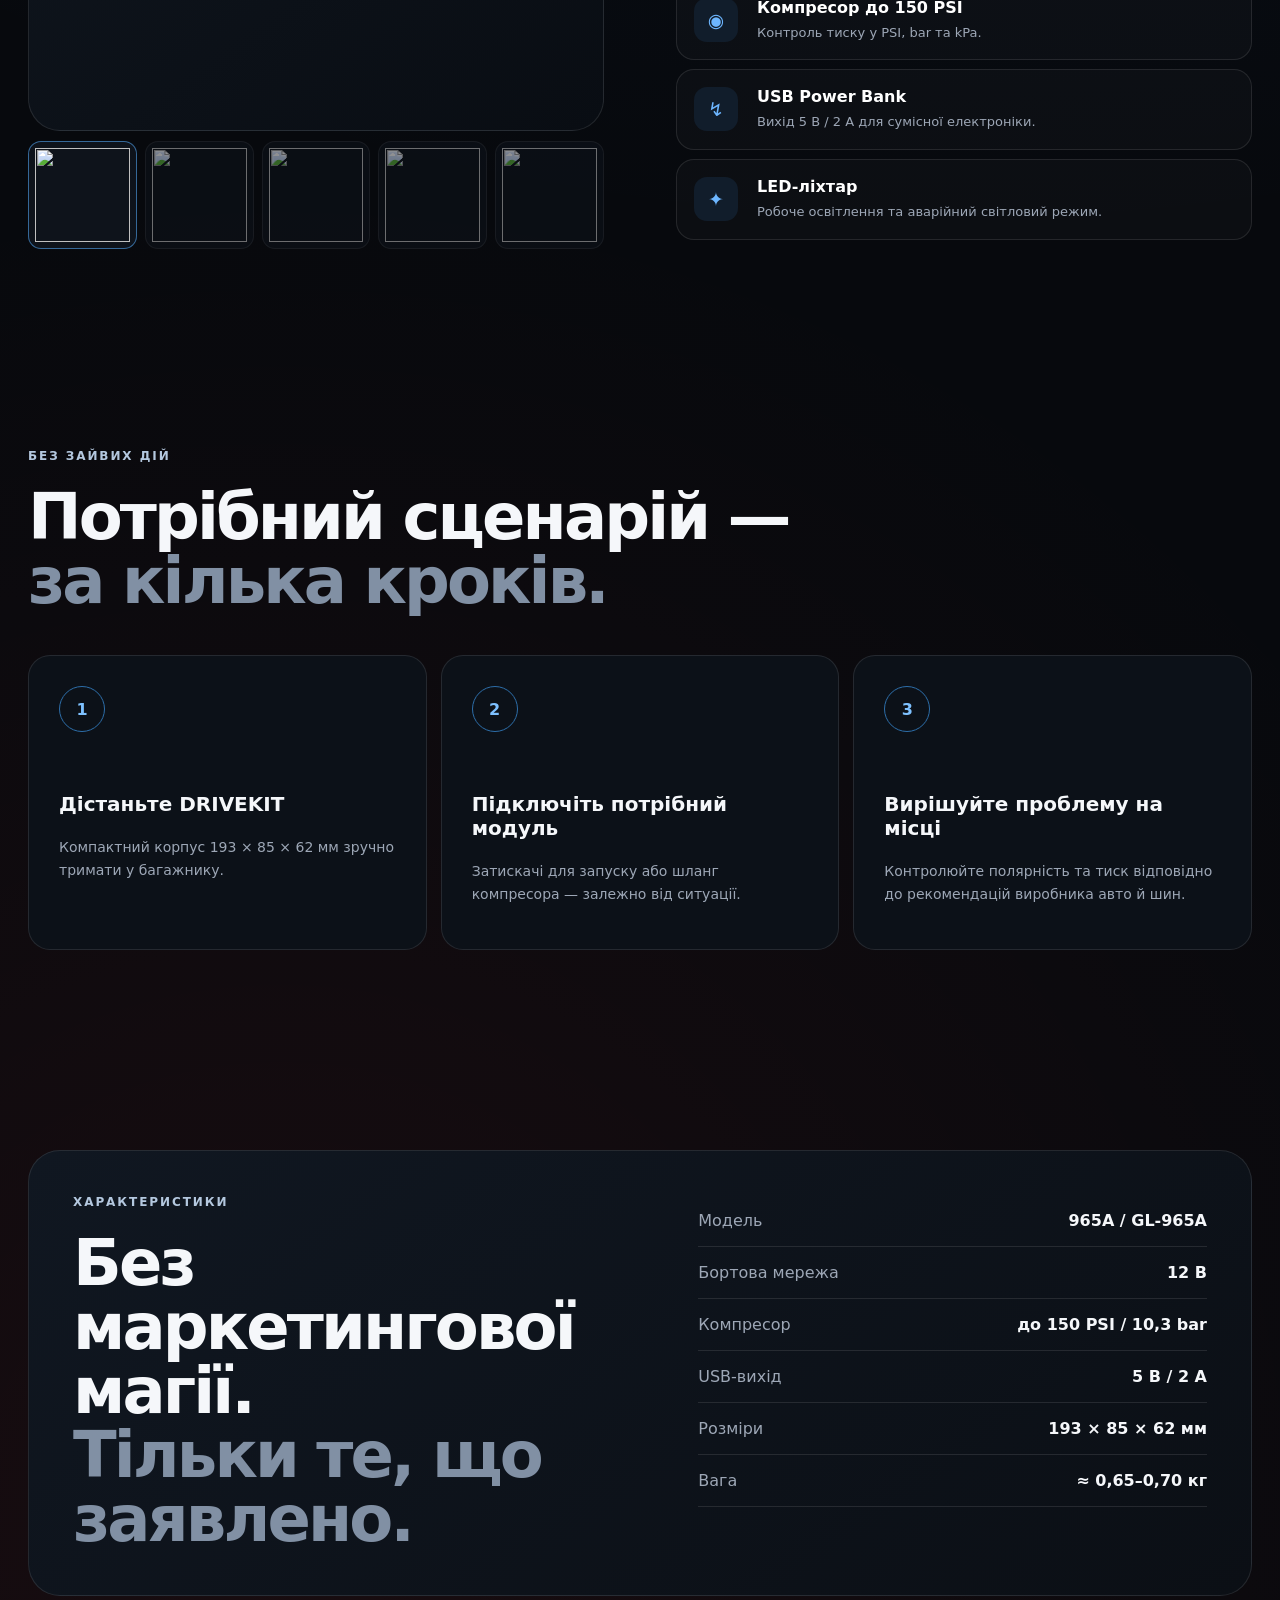
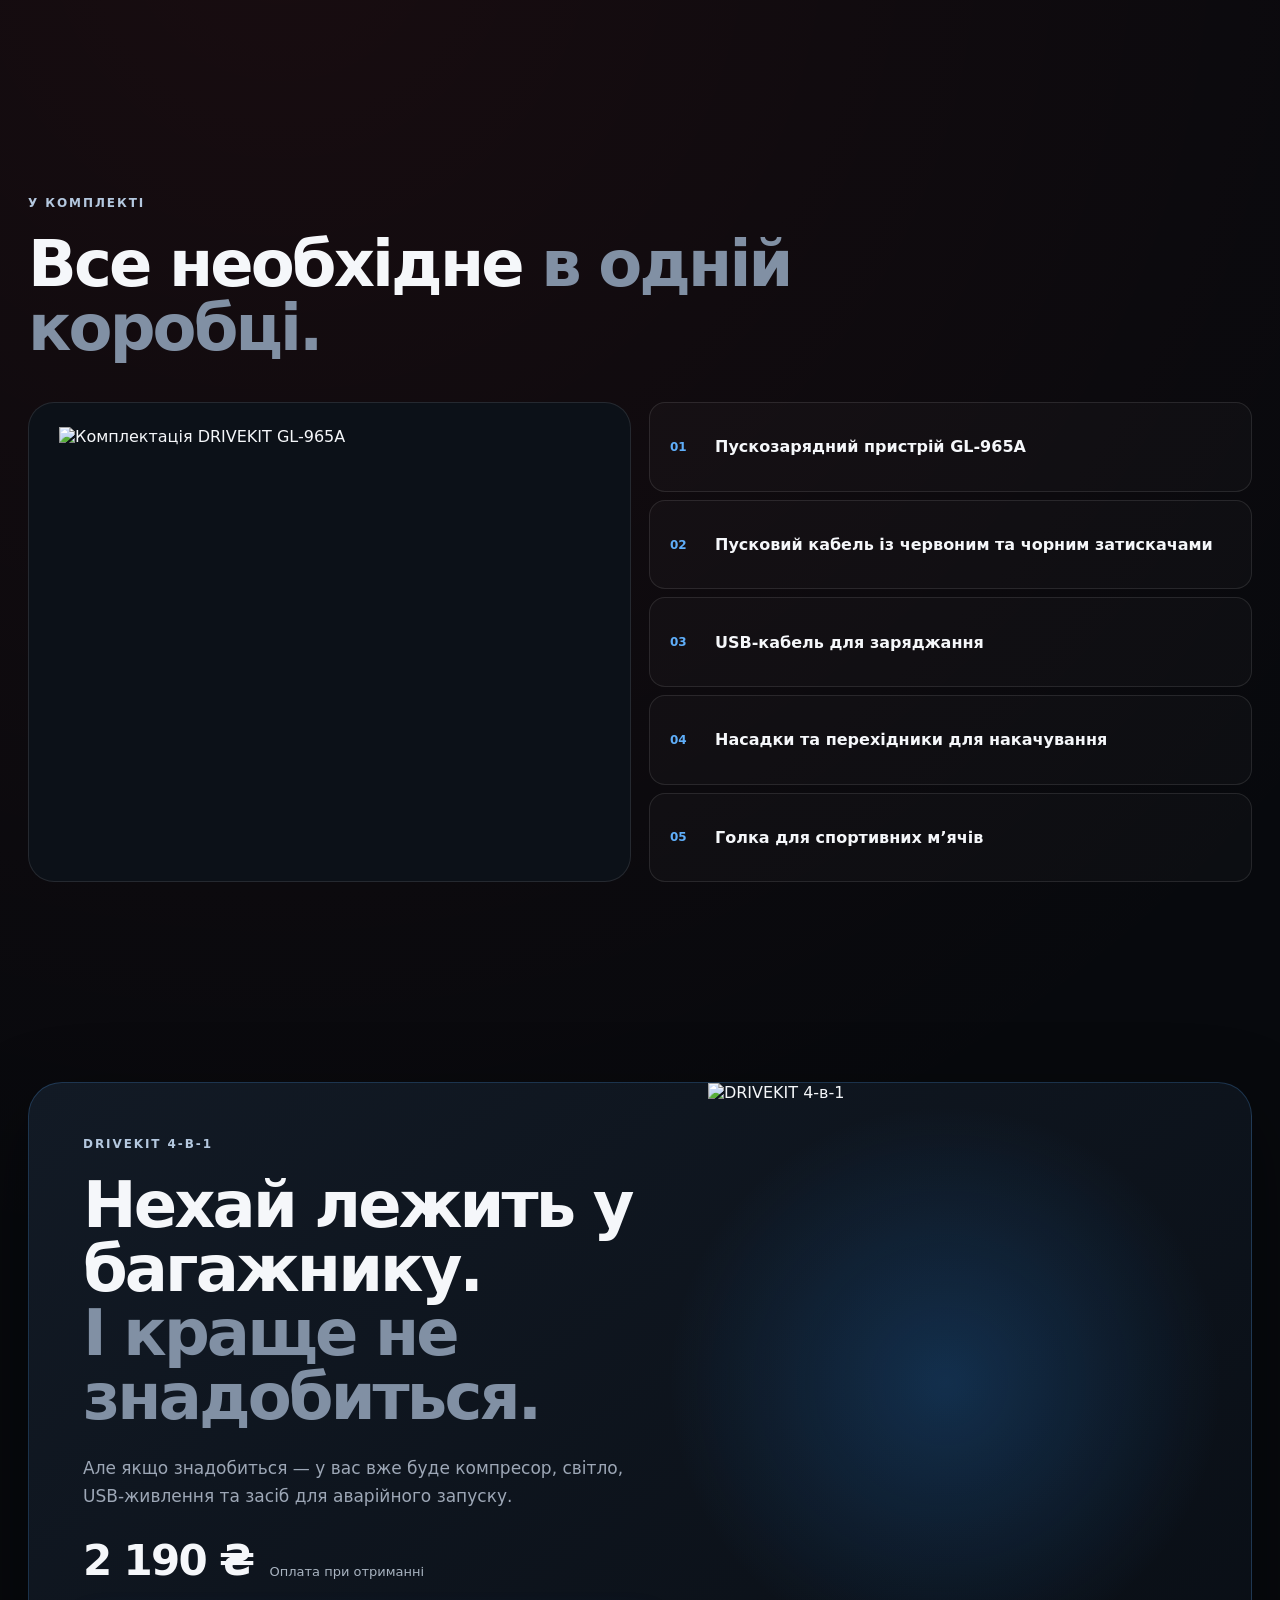
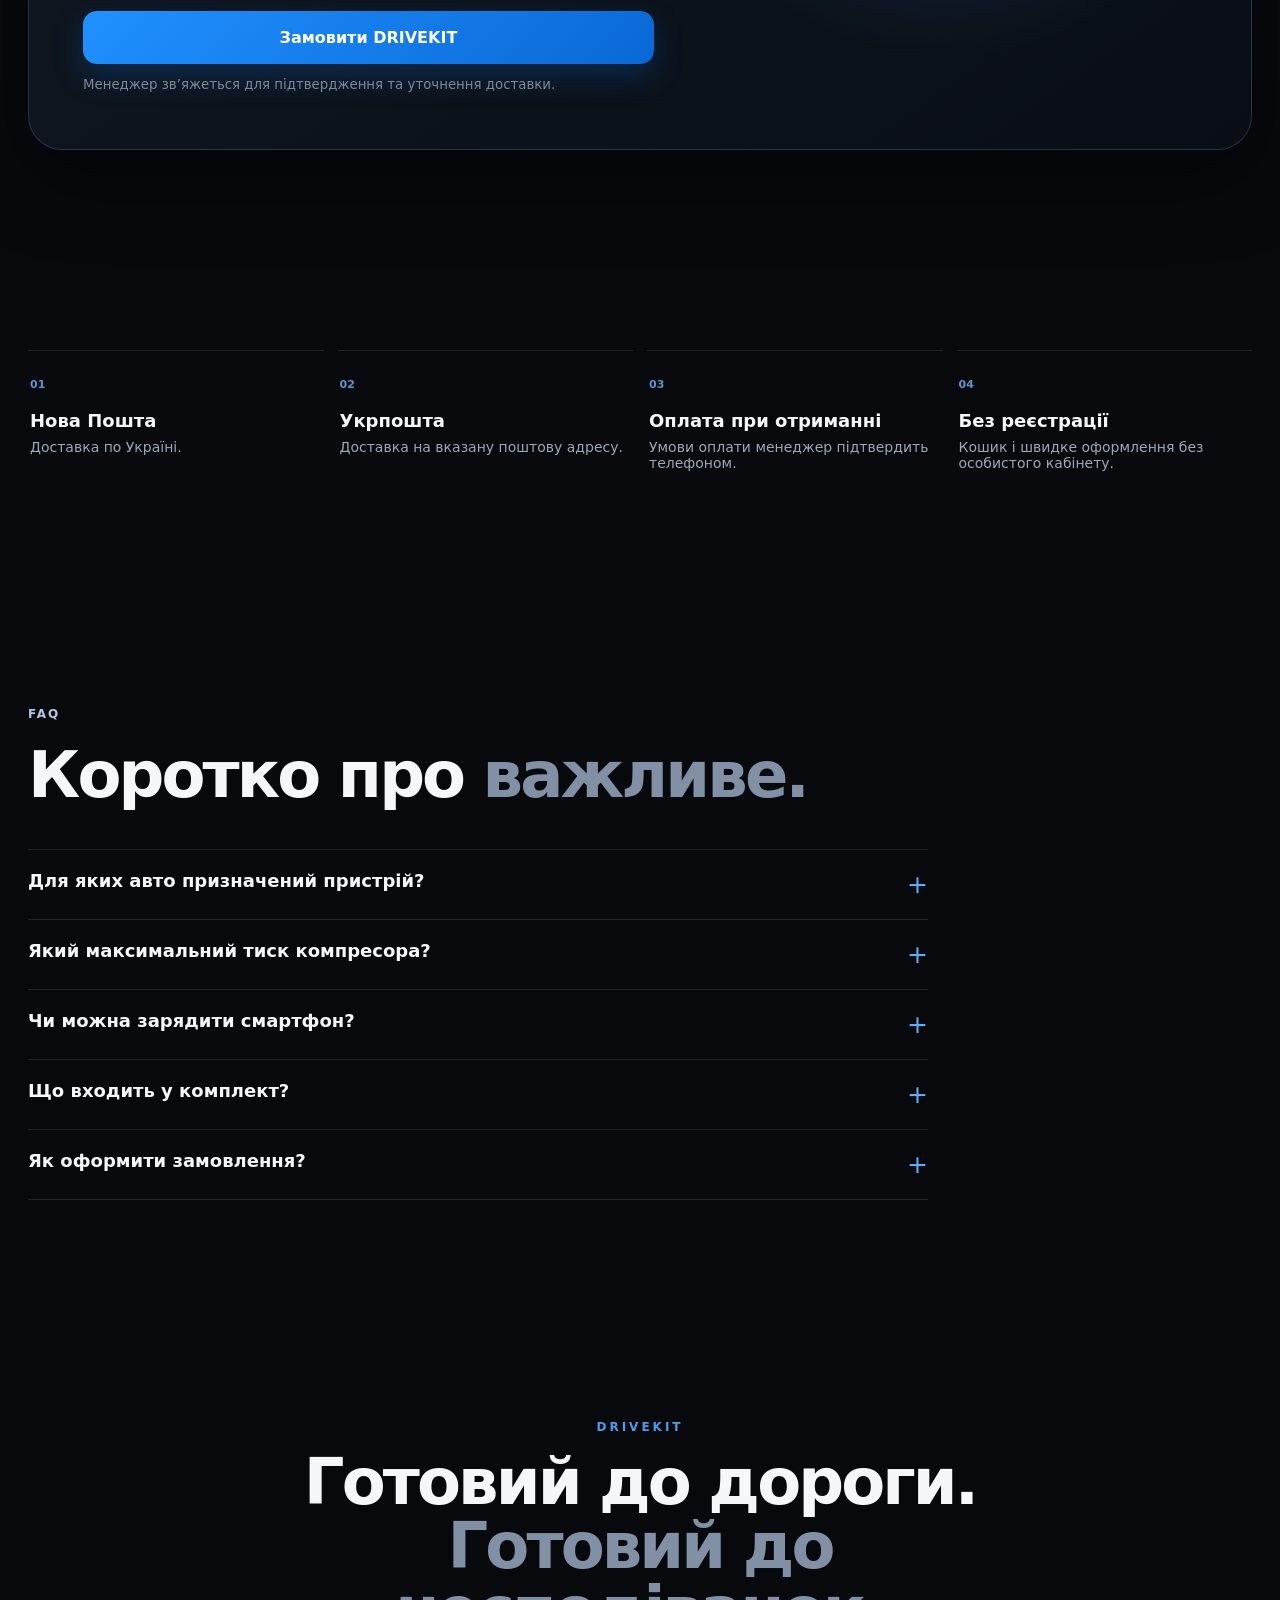
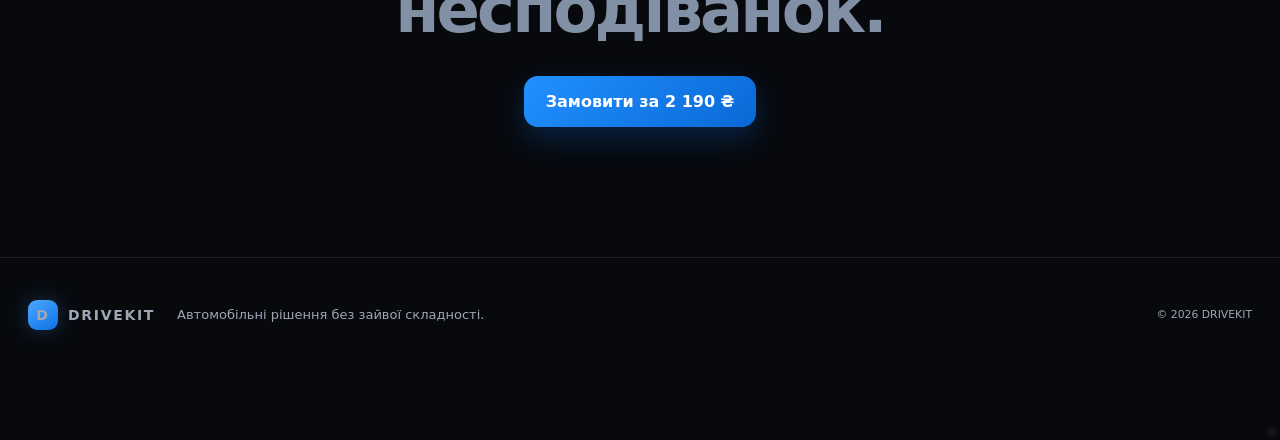
==== commit 7f36bc4d: "Build storefront cart checkout and admin dashboard" ====
--- a/index.html
+++ b/index.html
@@ -5,7 +5,12 @@
   <meta name="viewport" content="width=device-width, initial-scale=1" />
   <meta name="theme-color" content="#07090d" />
   <meta name="description" content="DRIVEKIT 4-в-1: пускозарядний пристрій, компресор 150 PSI, USB Power Bank та LED-ліхтар." />
+  <meta property="og:type" content="website" />
+  <meta property="og:title" content="DRIVEKIT — товари для автомобіля" />
+  <meta property="og:description" content="Автомобільні рішення без зайвої складності. Каталог, кошик і доставка по Україні." />
+  <meta property="og:image" content="https://drops.in.ua/img/p/132259953/0.webp" />
   <title>DRIVEKIT 4-в-1 — готовий до дороги</title>
+  <link rel="icon" href="./favicon.svg" type="image/svg+xml" />
   <link rel="preconnect" href="https://drops.in.ua" crossorigin />
   <link rel="stylesheet" href="./styles.css" />
 </head>
@@ -19,13 +24,16 @@
     </a>
 
     <nav class="desktop-nav" aria-label="Головна навігація">
+      <a href="#catalog">Каталог</a>
       <a href="#features">4-в-1</a>
       <a href="#how">Як працює</a>
       <a href="#kit">Комплектація</a>
       <a href="#faq">FAQ</a>
     </nav>
 
-    <button class="btn btn-small js-order">Замовити</button>
+    <button class="cart-trigger" id="openCart" type="button" aria-label="Відкрити кошик">
+      Кошик <span id="cartCount">0</span>
+    </button>
   </header>
 
   <main>
@@ -46,6 +54,7 @@
         <div class="trust-inline">
           <span>Оплата при отриманні</span>
           <span>Нова Пошта</span>
+          <span>Укрпошта</span>
           <span>Перевірка у відділенні</span>
         </div>
       </div>
@@ -112,6 +121,17 @@
           <h3>Потрібне світло</h3>
           <p>LED-ліхтар допомагає під капотом, біля колеса або під час зупинки в темний час доби.</p>
         </article>
+      </div>
+    </section>
+
+    <section class="catalog section" id="catalog">
+      <div class="section-head reveal">
+        <div class="eyebrow">Каталог DRIVEKIT</div>
+        <h2>Все потрібне для авто — <span>в одному місці.</span></h2>
+      </div>
+      <div class="category-tabs" id="categoryTabs" aria-label="Категорії товарів"></div>
+      <div class="product-grid" id="productGrid" aria-live="polite">
+        <div class="catalog-loading">Завантажуємо товари…</div>
       </div>
     </section>
 
@@ -241,8 +261,9 @@
     <section class="delivery section">
       <div class="delivery-grid reveal">
         <div><span>01</span><strong>Нова Пошта</strong><p>Доставка по Україні.</p></div>
-        <div><span>02</span><strong>Оплата при отриманні</strong><p>Можна перевірити товар у відділенні.</p></div>
-        <div><span>03</span><strong>Підтвердження телефоном</strong><p>Без реєстрацій та складного checkout.</p></div>
+        <div><span>02</span><strong>Укрпошта</strong><p>Доставка на вказану поштову адресу.</p></div>
+        <div><span>03</span><strong>Оплата при отриманні</strong><p>Умови оплати менеджер підтвердить телефоном.</p></div>
+        <div><span>04</span><strong>Без реєстрації</strong><p>Кошик і швидке оформлення без особистого кабінету.</p></div>
       </div>
     </section>
 
@@ -271,7 +292,7 @@
         </details>
         <details>
           <summary>Як оформити замовлення?</summary>
-          <p>Натисніть «Замовити», залиште ім’я та номер телефону. Менеджер зв’яжеться для підтвердження й уточнення доставки.</p>
+          <p>Додайте товар у кошик, вкажіть ПІБ і телефон, а потім оберіть Нову пошту з потрібним відділенням або введіть адресу доставки Укрпоштою.</p>
         </details>
       </div>
     </section>
@@ -287,6 +308,7 @@
     <a class="brand" href="#top"><span class="brand-mark">D</span><span>DRIVEKIT</span></a>
     <p>Автомобільні рішення без зайвої складності.</p>
     <small>© 2026 DRIVEKIT</small>
+    <a class="admin-entry" href="./admin-login.html" aria-label="Службовий вхід"></a>
   </footer>
 
   <div class="mobile-buy">
@@ -294,16 +316,30 @@
     <button class="btn js-order">Замовити</button>
   </div>
 
-  <dialog class="order-modal" id="orderModal">
-    <form class="order-card" id="orderForm">
-      <button type="button" class="close-modal" id="closeModal" aria-label="Закрити">×</button>
-      <div class="eyebrow">Швидке замовлення</div>
-      <h3>DRIVEKIT 4-в-1</h3>
-      <p>Залиште контакти — менеджер зателефонує для підтвердження.</p>
+  <dialog class="cart-modal" id="cartModal">
+    <div class="cart-card">
+      <div class="modal-head">
+        <div><div class="eyebrow">Ваше замовлення</div><h3>Кошик</h3></div>
+        <button type="button" class="close-modal" data-close="cartModal" aria-label="Закрити">×</button>
+      </div>
+      <div class="cart-items" id="cartItems"></div>
+      <div class="cart-empty" id="cartEmpty">Кошик поки порожній.</div>
+      <div class="cart-footer" id="cartFooter">
+        <div class="cart-total"><span>Разом</span><strong id="cartTotal">0 ₴</strong></div>
+        <button class="btn btn-wide" type="button" id="startCheckout">Оформити замовлення</button>
+      </div>
+    </div>
+  </dialog>
+
+  <dialog class="order-modal" id="checkoutModal">
+    <form class="order-card checkout-card" id="orderForm">
+      <button type="button" class="close-modal" data-close="checkoutModal" aria-label="Закрити">×</button>
+      <div class="eyebrow">Оформлення замовлення</div>
+      <h3>Контакти й доставка</h3>
 
       <label>
-        <span>Ім’я</span>
-        <input type="text" name="name" required autocomplete="name" placeholder="Ваше ім’я">
+        <span>ПІБ</span>
+        <input type="text" name="customerName" required autocomplete="name" minlength="5" maxlength="120" placeholder="Прізвище Ім’я По батькові">
       </label>
 
       <label>
@@ -311,20 +347,42 @@
         <input type="tel" name="phone" required autocomplete="tel" inputmode="tel" minlength="10" maxlength="16" placeholder="+380 __ ___ __ __">
       </label>
 
-      <label>
-        <span>Місто <em>необов’язково</em></span>
-        <input type="text" name="city" autocomplete="address-level2" placeholder="Наприклад, Київ">
-      </label>
-
-      <input type="hidden" name="product" value="DRIVEKIT GL-965A 4-в-1">
-      <input type="hidden" name="price" value="2190 UAH">
+      <fieldset class="delivery-choice">
+        <legend>Спосіб доставки</legend>
+        <label><input type="radio" name="carrier" value="nova" checked> <span>Нова пошта</span></label>
+        <label><input type="radio" name="carrier" value="ukr"> <span>Укрпошта</span></label>
+      </fieldset>
+
+      <div id="novaFields">
+        <label class="city-search-wrap">
+          <span>Місто</span>
+          <input type="text" id="novaCity" autocomplete="off" placeholder="Почніть вводити назву міста">
+          <input type="hidden" id="novaCityRef">
+          <div class="city-suggestions" id="citySuggestions"></div>
+        </label>
+        <label>
+          <span>Відділення / поштомат</span>
+          <select id="novaWarehouse" disabled>
+            <option value="">Спочатку оберіть місто</option>
+          </select>
+        </label>
+      </div>
+
+      <div id="ukrFields" hidden>
+        <label>
+          <span>Повна адреса</span>
+          <textarea id="ukrAddress" rows="3" autocomplete="street-address" placeholder="Індекс, область, місто/село, вулиця, будинок, квартира"></textarea>
+        </label>
+      </div>
+
       <label class="hp-field" aria-hidden="true">
         <span>Компанія</span>
         <input type="text" name="company" tabindex="-1" autocomplete="off">
       </label>
 
+      <div class="checkout-summary"><span>До сплати</span><strong id="checkoutTotal">0 ₴</strong></div>
       <button class="btn btn-wide" type="submit" id="submitOrder">Підтвердити замовлення</button>
-      <div class="form-note">Натискаючи кнопку, ви погоджуєтесь на обробку контактних даних лише для підтвердження замовлення.</div>
+      <div class="form-note">Натискаючи кнопку, ви погоджуєтесь на обробку контактних даних для оформлення замовлення.</div>
       <div class="form-status" id="formStatus" role="status"></div>
     </form>
   </dialog>
--- a/styles.css
+++ b/styles.css
@@ -119,7 +119,7 @@
 .price-line strong{font-size:42px;letter-spacing:-.04em}.price-line span{color:#a9b4c1;font-size:13px;margin-bottom:6px}
 .offer-copy small{display:block;color:#7f8996;margin-top:12px;line-height:1.4}
 .offer-image{display:grid;place-items:center;min-height:440px}.offer-image img{width:100%;height:100%;object-fit:contain;mix-blend-mode:lighten;filter:drop-shadow(0 30px 40px #000)}
-.delivery-grid{display:grid;grid-template-columns:repeat(3,1fr);gap:14px}
+.delivery-grid{display:grid;grid-template-columns:repeat(4,1fr);gap:14px}
 .delivery-grid>div{border-top:1px solid var(--line);padding:22px 2px}
 .delivery-grid span{font-size:11px;color:#5c95cf;font-weight:900}.delivery-grid strong{display:block;font-size:18px;margin:18px 0 8px}.delivery-grid p{color:var(--muted);font-size:14px}
 .faq-list{max-width:900px}
@@ -133,7 +133,7 @@
 .final-cta{text-align:center;padding-top:120px;padding-bottom:130px}
 .final-cta>p{color:#4b9cea;font-weight:900;letter-spacing:.25em;font-size:12px}
 .final-cta h2{margin:16px auto 34px;max-width:850px}
-footer{max-width:1280px;margin:auto;padding:42px 28px 110px;border-top:1px solid var(--line);display:flex;align-items:center;gap:22px;color:var(--muted);font-size:13px}
+footer{position:relative;max-width:1280px;margin:auto;padding:42px 28px 110px;border-top:1px solid var(--line);display:flex;align-items:center;gap:22px;color:var(--muted);font-size:13px}
 footer p{margin:0;flex:1}.mobile-buy{display:none}
 .order-modal{border:0;padding:0;background:transparent;color:#fff;max-width:520px;width:calc(100% - 30px)}
 .order-modal::backdrop{background:rgba(0,0,0,.72);backdrop-filter:blur(8px)}
@@ -199,3 +199,49 @@
   *{scroll-behavior:auto!important;animation:none!important;transition:none!important}
   .reveal{opacity:1;transform:none}
 }
+
+/* Storefront */
+.cart-trigger{display:flex;align-items:center;gap:9px;border:1px solid var(--line);border-radius:13px;background:rgba(255,255,255,.05);color:#fff;padding:10px 13px;font-weight:800}
+.cart-trigger span{display:grid;place-items:center;min-width:22px;height:22px;padding:0 6px;border-radius:999px;background:var(--blue-2);font-size:11px}
+.catalog{padding-top:120px}
+.category-tabs{display:flex;flex-wrap:wrap;gap:8px;margin:-14px 0 30px}
+.category-tab{border:1px solid var(--line);border-radius:999px;background:rgba(255,255,255,.025);color:var(--muted);padding:10px 15px;font-weight:750;font-size:13px}
+.category-tab.active,.category-tab:hover{border-color:rgba(76,167,255,.48);background:rgba(76,167,255,.1);color:#fff}
+.product-grid{display:grid;grid-template-columns:repeat(3,minmax(0,1fr));gap:16px}
+.catalog-loading{grid-column:1/-1;border:1px dashed var(--line);border-radius:22px;padding:46px;text-align:center;color:var(--muted)}
+.product-card{display:flex;flex-direction:column;min-height:520px;border:1px solid var(--line);border-radius:25px;overflow:hidden;background:linear-gradient(155deg,rgba(255,255,255,.05),rgba(255,255,255,.016))}
+.product-card-image{height:300px;display:grid;place-items:center;background:#0c1118;overflow:hidden}
+.product-card-image img{width:90%;height:90%;object-fit:contain;mix-blend-mode:lighten;transition:transform .35s}
+.product-card:hover .product-card-image img{transform:scale(1.035)}
+.product-card-body{display:flex;flex:1;flex-direction:column;padding:23px}
+.product-card-body>small{color:#5faef9;text-transform:uppercase;letter-spacing:.12em;font-weight:850;font-size:10px}
+.product-card-body h3{margin:10px 0 8px;font-size:22px}
+.product-card-body p{color:var(--muted);line-height:1.55;font-size:14px}
+.product-card-bottom{display:flex;align-items:center;justify-content:space-between;gap:14px;margin-top:auto;padding-top:18px}
+.product-card-bottom>strong{font-size:25px;white-space:nowrap}
+.product-card-bottom .btn{padding:12px 16px}
+.cart-modal{border:0;padding:0;background:transparent;color:#fff;width:min(590px,calc(100% - 24px));max-width:none;margin-right:14px}
+.cart-modal::backdrop{background:rgba(0,0,0,.7);backdrop-filter:blur(7px)}
+.cart-card{position:relative;background:#101720;border:1px solid rgba(255,255,255,.12);border-radius:26px;padding:28px;box-shadow:0 30px 100px #000;max-height:calc(100vh - 28px);overflow:auto}
+.modal-head{display:flex;align-items:flex-start;justify-content:space-between;gap:20px}
+.modal-head .eyebrow{margin-bottom:7px}.modal-head h3{font-size:38px;margin:0}.modal-head .close-modal{position:static}
+.cart-items{display:grid;gap:10px;margin-top:24px}
+.cart-item{display:grid;grid-template-columns:88px 1fr;gap:16px;padding:12px;border:1px solid var(--line);border-radius:17px;background:#0b1017}
+.cart-item img{width:88px;height:88px;object-fit:contain;mix-blend-mode:lighten;border-radius:11px}
+.cart-item-copy{min-width:0}.cart-item-copy>strong{display:block;white-space:nowrap;overflow:hidden;text-overflow:ellipsis;margin:5px 0 7px}.cart-item-copy>span{color:#74baff;font-weight:800}
+.quantity-control{display:flex;align-items:center;gap:8px;margin-top:11px}.quantity-control button{display:grid;place-items:center;min-width:28px;height:28px;border:1px solid var(--line);border-radius:8px;background:#151d28;color:#fff}.quantity-control b{min-width:20px;text-align:center}.quantity-control .remove-item{width:auto;margin-left:auto;padding:0 7px;color:#8d99a8;font-size:11px}
+.cart-empty{padding:60px 10px;text-align:center;color:var(--muted)}
+.cart-footer{margin-top:22px;border-top:1px solid var(--line);padding-top:20px}.cart-total,.checkout-summary{display:flex;align-items:center;justify-content:space-between;margin-bottom:16px}.cart-total span,.checkout-summary span{color:var(--muted)}.cart-total strong,.checkout-summary strong{font-size:28px}
+.checkout-card{max-height:calc(100vh - 30px);overflow:auto}
+.checkout-card select,.checkout-card textarea{width:100%;border:1px solid var(--line);border-radius:13px;background:#090d13;color:#fff;padding:14px 15px;outline:0;resize:vertical}
+.delivery-choice{display:grid;grid-template-columns:1fr 1fr;gap:9px;border:0;padding:0;margin:18px 0}.delivery-choice legend{grid-column:1/-1;color:#c3ccd7;font-size:12px;font-weight:800;margin-bottom:7px}.delivery-choice label{display:flex;align-items:center;gap:8px!important;margin:0!important;padding:13px;border:1px solid var(--line);border-radius:13px;background:#0b1017}.delivery-choice input{width:auto!important}.delivery-choice span{margin:0!important;color:#fff!important}
+.city-search-wrap{position:relative}.city-suggestions{position:absolute;z-index:10;left:0;right:0;top:100%;max-height:220px;overflow:auto;background:#101720;border:1px solid var(--line);border-radius:12px;box-shadow:0 18px 45px #000}.city-suggestions:empty{display:none}.city-suggestions button{display:block;width:100%;border:0;border-bottom:1px solid var(--line);background:transparent;color:#fff;text-align:left;padding:11px 13px}.city-suggestions button:hover{background:rgba(76,167,255,.1)}.suggestion-note{padding:12px;color:var(--muted);font-size:12px}
+.checkout-summary{margin:20px 0 14px;padding-top:18px;border-top:1px solid var(--line)}
+.admin-entry{position:absolute;right:3px;bottom:3px;width:10px;height:10px;border-radius:50%;background:rgba(255,255,255,.045)}
+@media(max-width:980px){.product-grid{grid-template-columns:1fr 1fr}}
+@media(max-width:640px){
+  .cart-trigger{font-size:0;padding:9px}.cart-trigger:before{content:"Кошик";font-size:12px}
+  .product-grid{grid-template-columns:1fr}.product-card{min-height:470px}.product-card-image{height:270px}
+  .cart-modal{margin:auto;width:calc(100% - 16px)}.cart-card{padding:22px 16px;border-radius:22px}.cart-item{grid-template-columns:72px 1fr}.cart-item img{width:72px;height:72px}
+  .delivery-choice{grid-template-columns:1fr}.catalog{padding-top:90px}
+}
